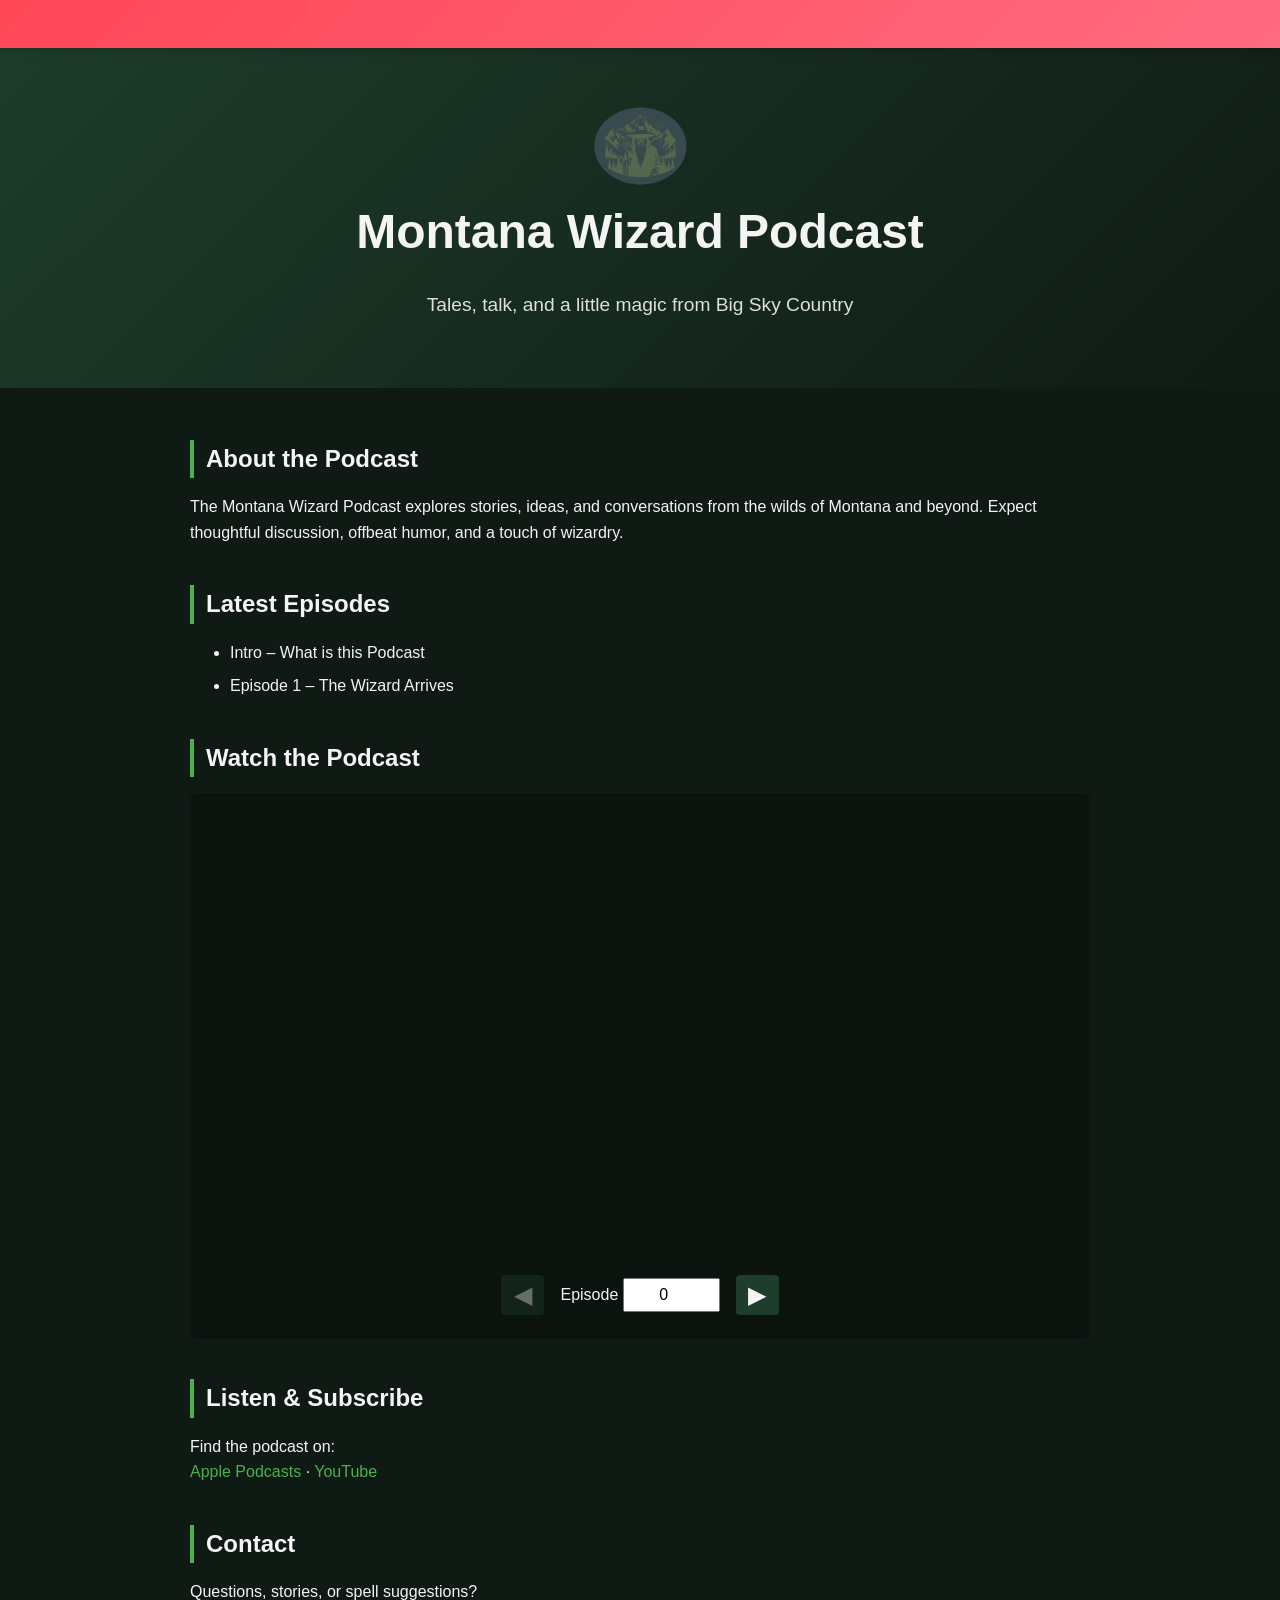
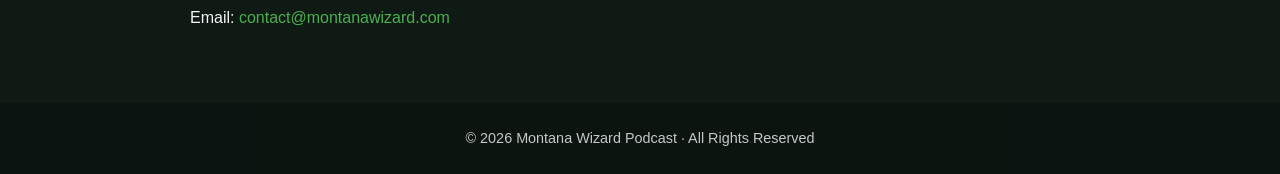
==== index.html @ e9f2c6da "Refactor ribbon to top-ribbon with new styles" ====
<!DOCTYPE html>
<html lang="en">
<head>
  <meta charset="UTF-8" />
  <meta name="viewport" content="width=device-width, initial-scale=1.0" />
  <title>Montana Wizard Podcast</title>
  <link rel="icon" href="../images/MontanaWizard.png" type="image/png" />

  <style>
    body {
      margin: 0;
      font-family: Arial, Helvetica, sans-serif;
      background-color: #0f1a14;
      color: #f4f4f4;
      line-height: 1.6;
    }

    header {
      background: linear-gradient(135deg, #1e3d2b, #0f1a14);
      padding: 3rem 1rem;
      text-align: center;
    }

    header h1 {
      font-size: 3rem;
      margin-bottom: 0.5rem;
    }

    header p {
      font-size: 1.2rem;
      opacity: 0.9;
    }

    main {
      max-width: 900px;
      margin: auto;
      padding: 2rem 1rem;
    }

    section {
      margin-bottom: 2.5rem;
    }

    h2 {
      border-left: 4px solid #4caf50;
      padding-left: 0.75rem;
      margin-bottom: 1rem;
    }

    .episodes li {
      margin-bottom: 0.5rem;
    }

    a {
      color: #4caf50;
      text-decoration: none;
    }

    a:hover {
      text-decoration: underline;
    }

    footer {
      text-align: center;
      padding: 1.5rem;
      background-color: #0b130f;
      font-size: 0.9rem;
      opacity: 0.8;
    }
    .player {
  background-color: #0b130f;
  padding: 1.5rem;
  border-radius: 8px;
}

.player video {
  width: 100%;
  border-radius: 6px;
  margin-bottom: 1rem;
}

.controls {
  display: flex;
  align-items: center;
  justify-content: center;
  gap: 1rem;
}

.controls button {
  font-size: 1.5rem;
  padding: 0.4rem 0.8rem;
  background-color: #1e3d2b;
  color: #f4f4f4;
  border: none;
  border-radius: 4px;
  cursor: pointer;
}

.controls button:disabled {
  opacity: 0.4;
  cursor: not-allowed;
}

.controls input {
  width: 80px;
  padding: 0.4rem;
  text-align: center;
  font-size: 1rem;
}

    .site-title {
  display: flex;
  flex-direction: column;
  align-items: center;
  gap: 0.5rem;
}

.site-title img {
  height: 80px;
}

.ribbon-container {
  width: 150px;
  height: 150px;
  position: fixed;
  top: 0;
  right: 0;
  overflow: hidden;
  z-index: 999;
}

.top-ribbon {
  position: fixed;
  top: 0;
  left: 0;

  width: 100%;
  height: 48px;

  background: linear-gradient(135deg, #ff4757, #ff6b81);
  box-shadow: 0 4px 8px rgba(0,0,0,0.15);
  z-index: 9999;

  display: flex;
  align-items: center;
  justify-content: center;

  overflow: hidden;
}

/* Shared link style */
.top-ribbon a {
  position: absolute;
  color: white;
  text-decoration: none;
  font-weight: bold;
  font-size: 16px;
  letter-spacing: 1px;
  pointer-events: none;
  opacity: 0;
  transform: translateY(6px);
  animation: rotateText 6s infinite;
}

/* Second item delayed */
.top-ribbon .item-2 {
  animation-delay: 3s;
}

/* Make link clickable only when visible */
@keyframes rotateText {
  0% {
    opacity: 0;
    transform: translateY(6px);
    pointer-events: none;
  }
  10% {
    opacity: 1;
    transform: translateY(0);
    pointer-events: auto;
  }
  40% {
    opacity: 1;
    pointer-events: auto;
  }
  50% {
    opacity: 0;
    transform: translateY(-6px);
    pointer-events: none;
  }
  100% {
    opacity: 0;
    pointer-events: none;
  }
}

/* Optional hover effect */
.top-ribbon a:hover {
  text-decoration: underline;
}

  </style>
</head>

<body>
  <body>
  <div class="top-ribbon">
    <a href="https://www.youtube.com/@MontanaWizard" class="item item-1">
      NEW RELEASE
    </a>

    <a href="https://www.mountainwizardllc.com" class="item item-2">
      Mountain Wizard
    </a>
  </div>
</body>
``


  <header>
    <h1 class="site-title">
      <img src="images/MontanaWizard.png" alt="Montana Wizard Podcast Logo">
      Montana Wizard Podcast
    </h1>
    <p>Tales, talk, and a little magic from Big Sky Country</p>
  </header>

  <main>

    <section>
      <h2>About the Podcast</h2>
      <p>
        The Montana Wizard Podcast explores stories, ideas, and conversations
        from the wilds of Montana and beyond. Expect thoughtful discussion,
        offbeat humor, and a touch of wizardry.
      </p>
    </section>

    <section>
      <h2>Latest Episodes</h2>
      <ul class="episodes">
        <li>Intro – What is this Podcast</li>
        <li>Episode 1 – The Wizard Arrives</li>
      </ul>
    </section>

    <section>
      <h2>Watch the Podcast</h2>

      <div class="player">
        <iframe
          id="videoPlayer"
          width="100%"
          height="450"
          frameborder="0"
          allow="accelerometer; autoplay; clipboard-write; encrypted-media; gyroscope; picture-in-picture"
          allowfullscreen>
        </iframe>






      <div class="controls">
        <button id="prevBtn">◀</button>

        <label>
          Episode
          <input type="number" id="episodeInput" value="0" min="0">
        </label>

        <button id="nextBtn">▶</button>
      </div>
    </div>
  </section>


    <section>
      <h2>Listen & Subscribe</h2>
      <p>
        Find the podcast on:
        <br />
        <a href="https://podcasts.apple.com/us/podcast/montana-wizard-podcast/id1858617765">Apple Podcasts</a> ·
        <a href="https://www.youtube.com/@MontanaWizard">YouTube</a>
      </p>
    </section>

    <section>
      <h2>Contact</h2>
      <p>
        Questions, stories, or spell suggestions?<br />
        Email: <a href="mailto:contact@montanawizard.com">contact@montanawizard.com</a>
      </p>
    </section>

  </main>

  <footer>
    © 2026 Montana Wizard Podcast · All Rights Reserved
  </footer>


  <script>
  const videoPlayer = document.getElementById("videoPlayer");

  const episodeInput = document.getElementById("episodeInput");
  const prevBtn = document.getElementById("prevBtn");
  const nextBtn = document.getElementById("nextBtn");

  let videos = [];
  let currentEpisode = 0;

  function shuffle(array) {
    for (let i = array.length - 1; i > 0; i--) {
      const j = Math.floor(Math.random() * (i + 1));
      [array[i], array[j]] = [array[j], array[i]];
    }
  }

  function loadEpisode(num) {
    if (num < 0) num = 0;
    if (num >= videos.length) num = videos.length - 1;

    currentEpisode = num;
    episodeInput.value = currentEpisode;


    const videoId = videos[currentEpisode];

    videoPlayer.src = `https://www.youtube.com/embed/${videoId}?rel=0`;

    prevBtn.disabled = currentEpisode === 0;
    nextBtn.disabled = currentEpisode === videos.length - 1;
  }

  prevBtn.addEventListener("click", () => {
    loadEpisode(currentEpisode - 1);
  });

  nextBtn.addEventListener("click", () => {
    loadEpisode(currentEpisode + 1);
  });

  episodeInput.addEventListener("change", () => {
    loadEpisode(parseInt(episodeInput.value, 10));
  });

  // Load episodes from txt file
  fetch("episodes.txt")
    .then(res => res.text())
    .then(text => {
      videos = text
        .split("\n")
        .map(line => line.trim())
        .filter(Boolean);

      shuffle(videos);

      episodeInput.max = videos.length - 1;
      loadEpisode(0);
    })
    .catch(err => {
      console.error("Failed to load episodes.txt", err);
    });
</script>


</body>
</html>
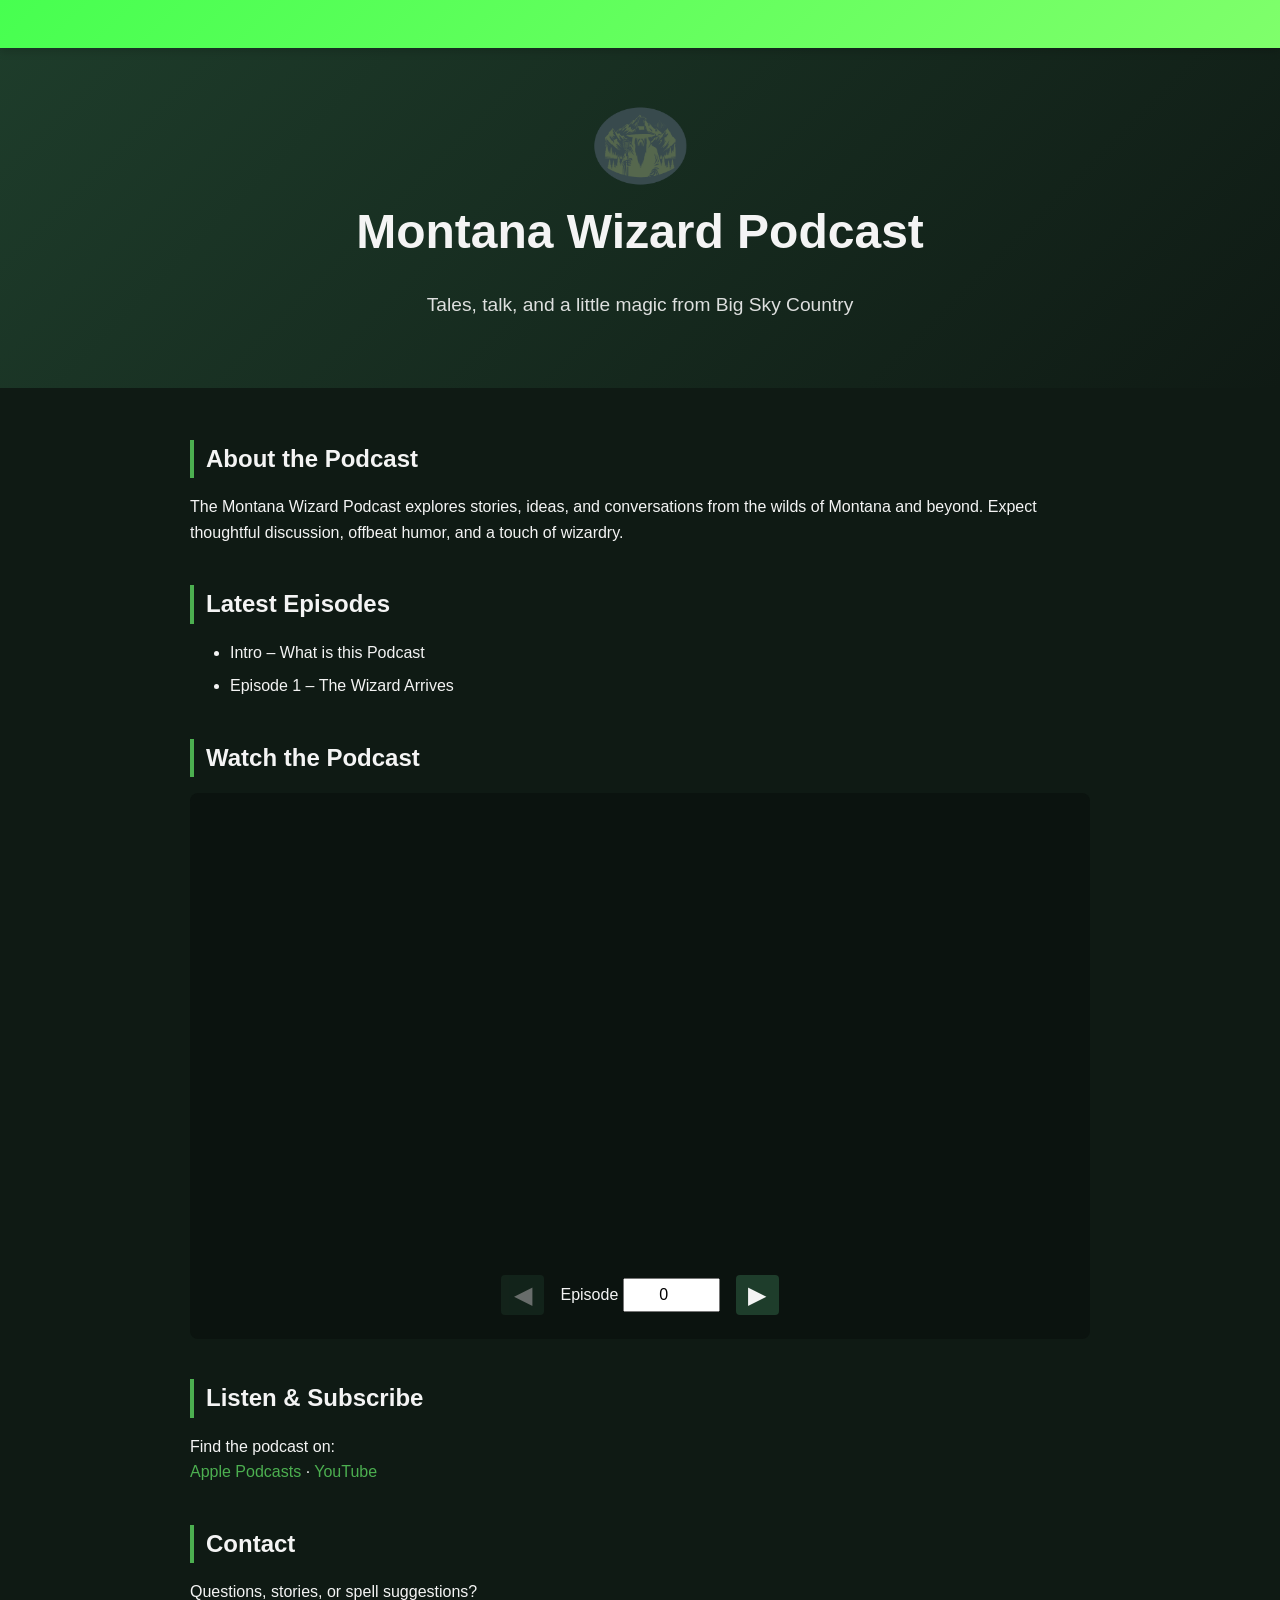
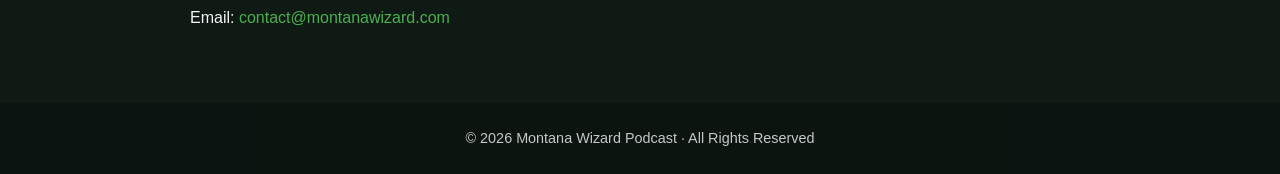
==== commit afc92cbc: "Change background gradient colors in index.html" ====
--- a/index.html
+++ b/index.html
@@ -137,7 +137,7 @@
   width: 100%;
   height: 48px;
 
-  background: linear-gradient(135deg, #ff4757, #ff6b81);
+  background: linear-gradient(135deg, #47ff50, #7fff6b);
   box-shadow: 0 4px 8px rgba(0,0,0,0.15);
   z-index: 9999;
 
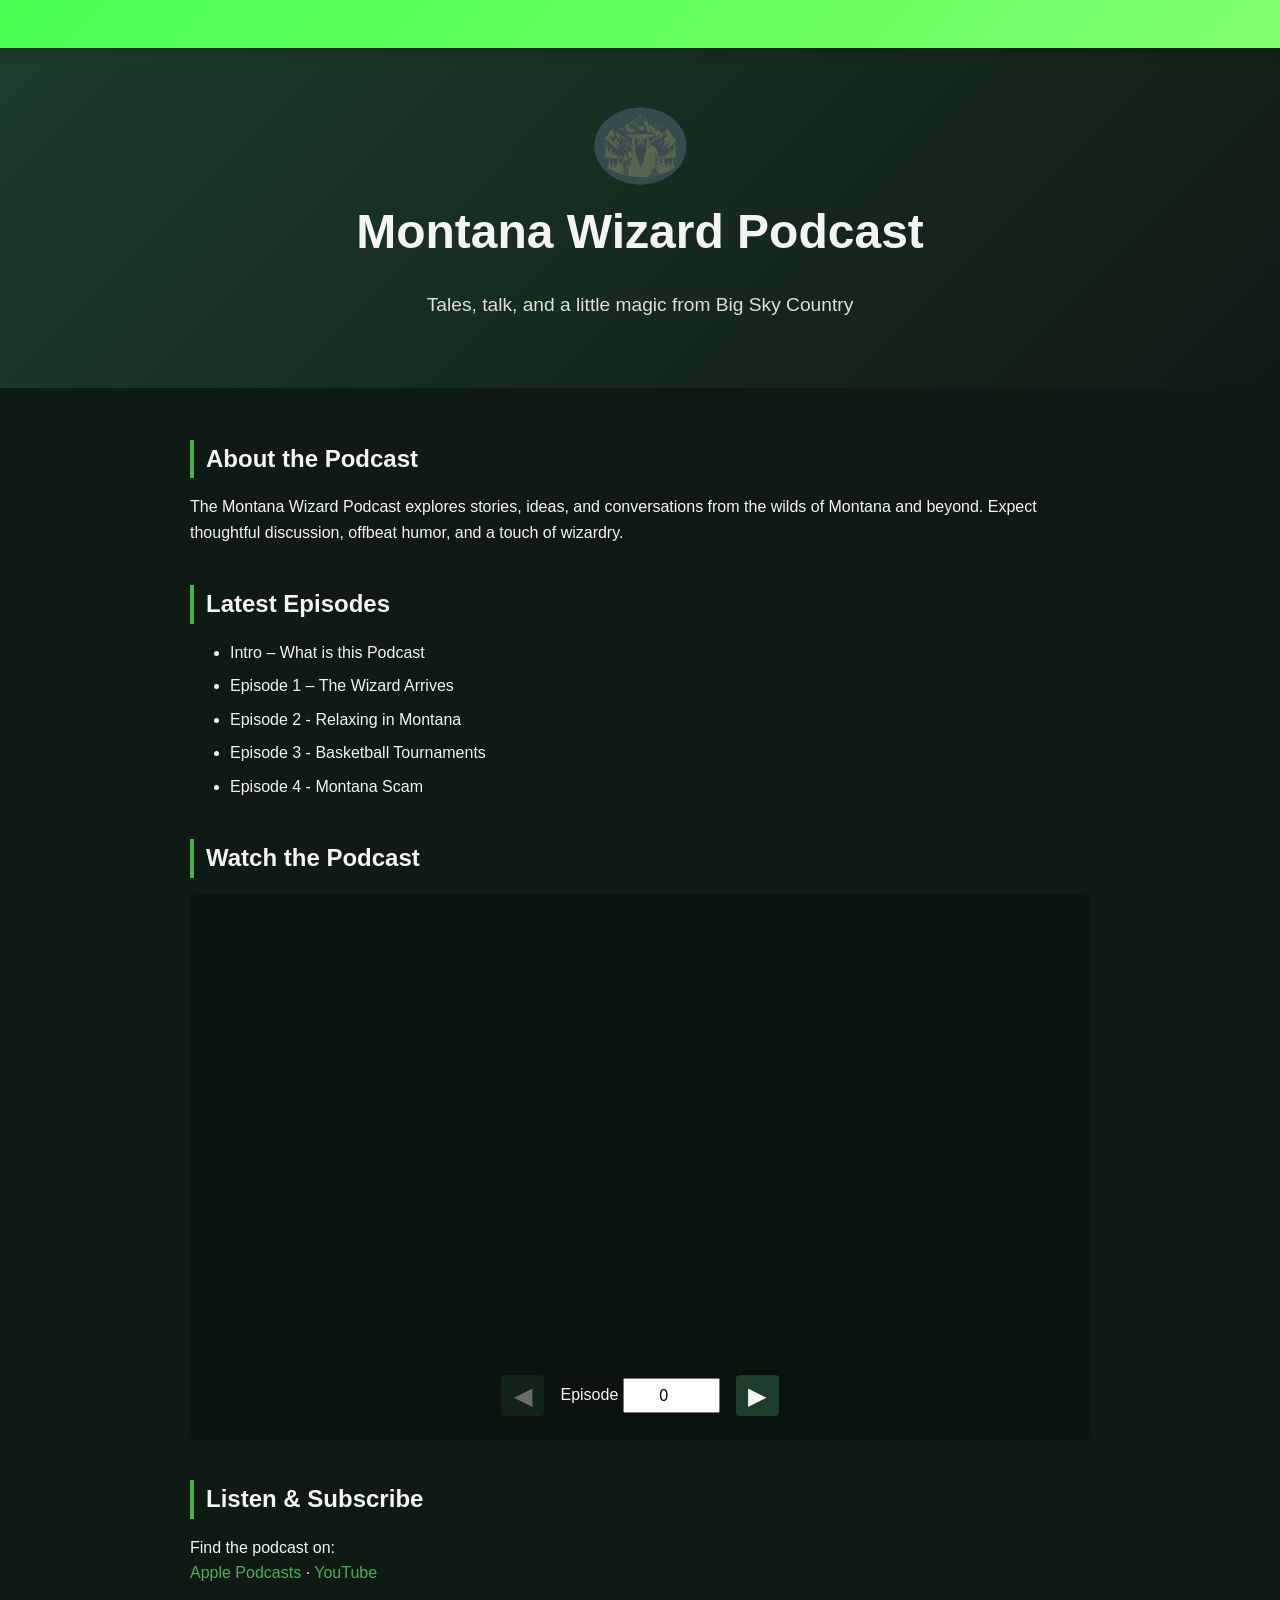
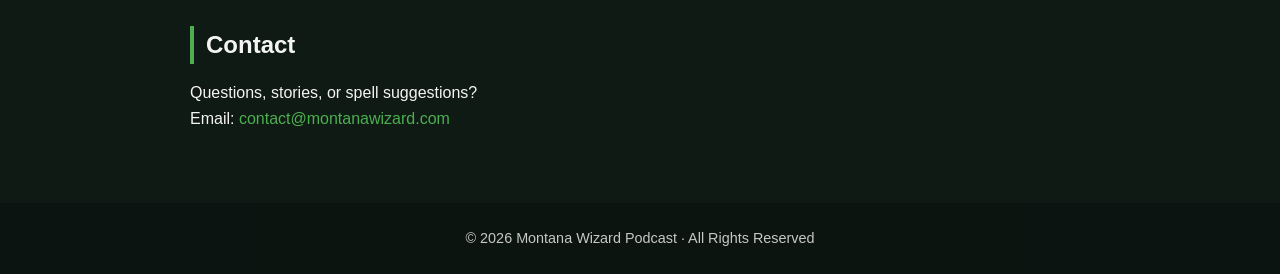
==== commit 0b756213: "Add new podcast episodes to index.html" ====
--- a/index.html
+++ b/index.html
@@ -151,7 +151,7 @@
 /* Shared link style */
 .top-ribbon a {
   position: absolute;
-  color: white;
+  color: #0b130f;
   text-decoration: none;
   font-weight: bold;
   font-size: 16px;
@@ -241,6 +241,9 @@
       <ul class="episodes">
         <li>Intro – What is this Podcast</li>
         <li>Episode 1 – The Wizard Arrives</li>
+        <li>Episode 2 - Relaxing in Montana</li>
+        <li>Episode 3 - Basketball Tournaments</li>
+        <li>Episode 4 - Montana Scam</li>
       </ul>
     </section>
 
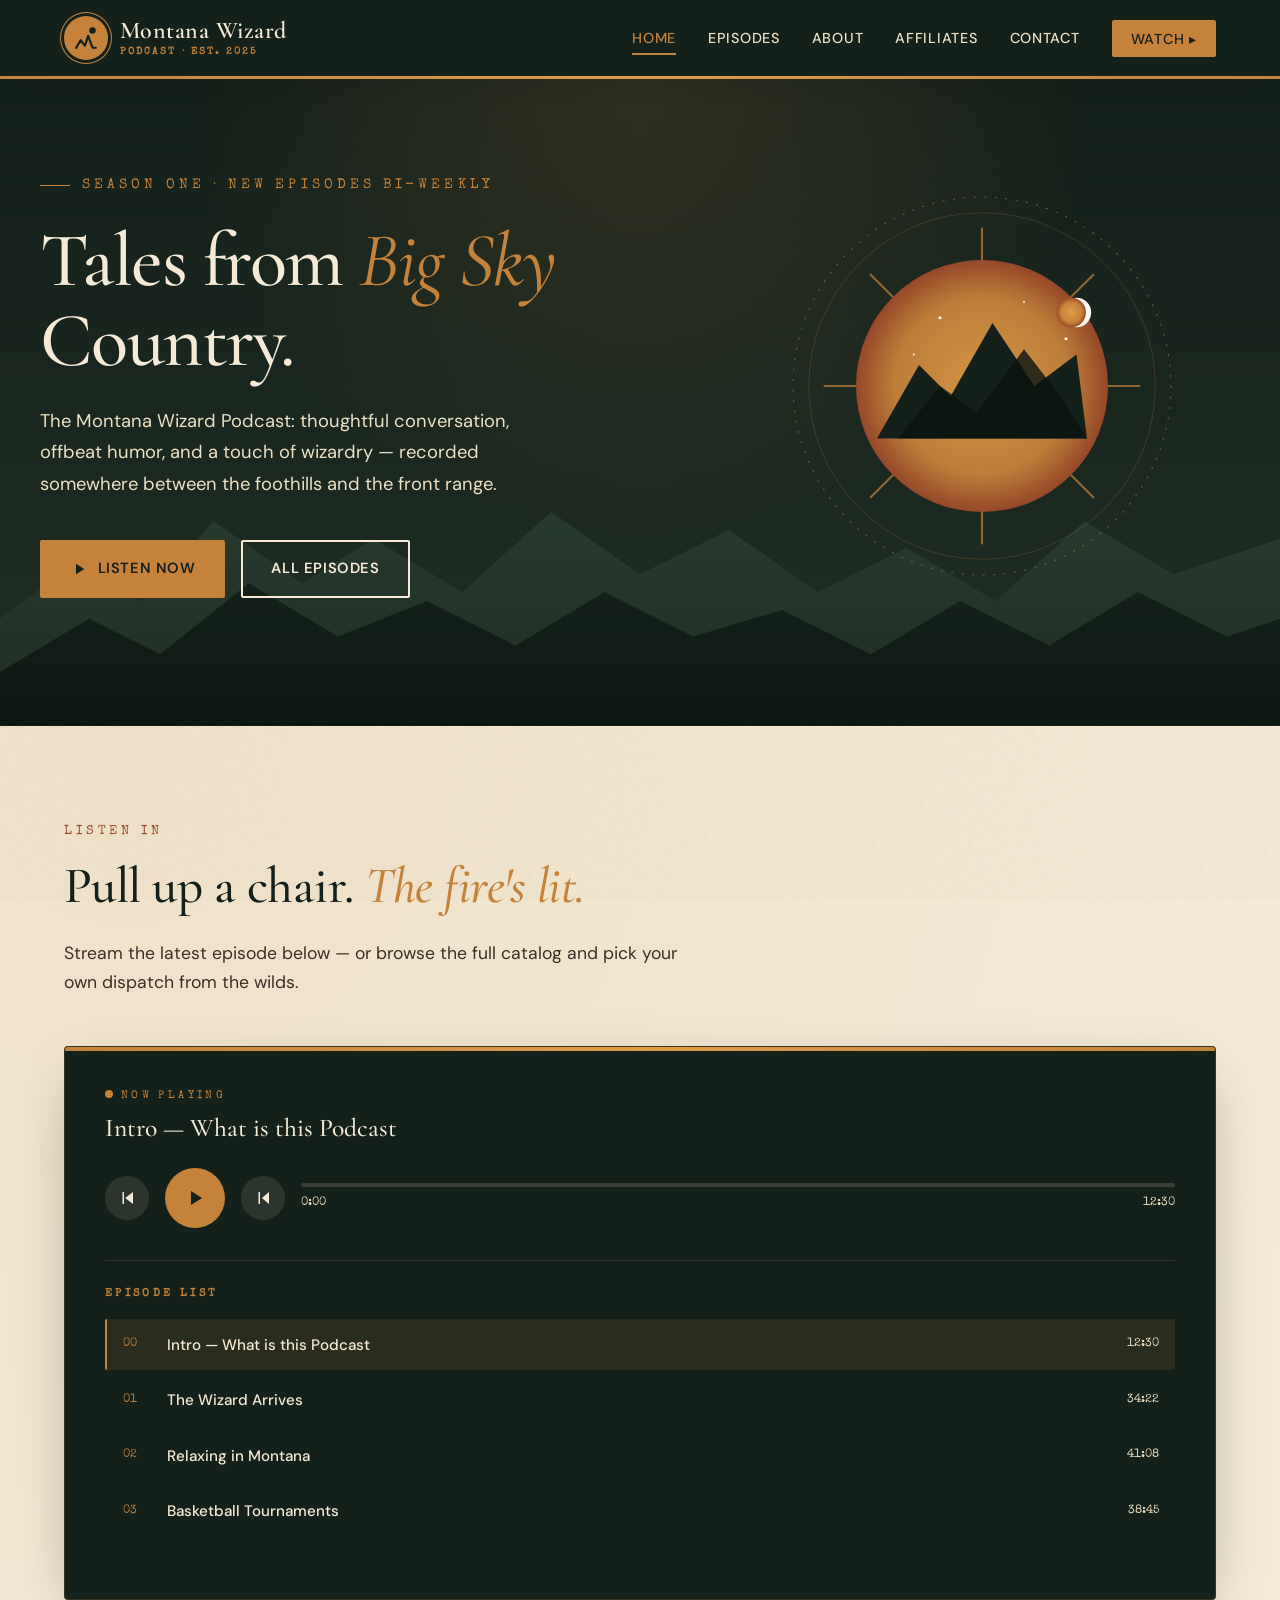
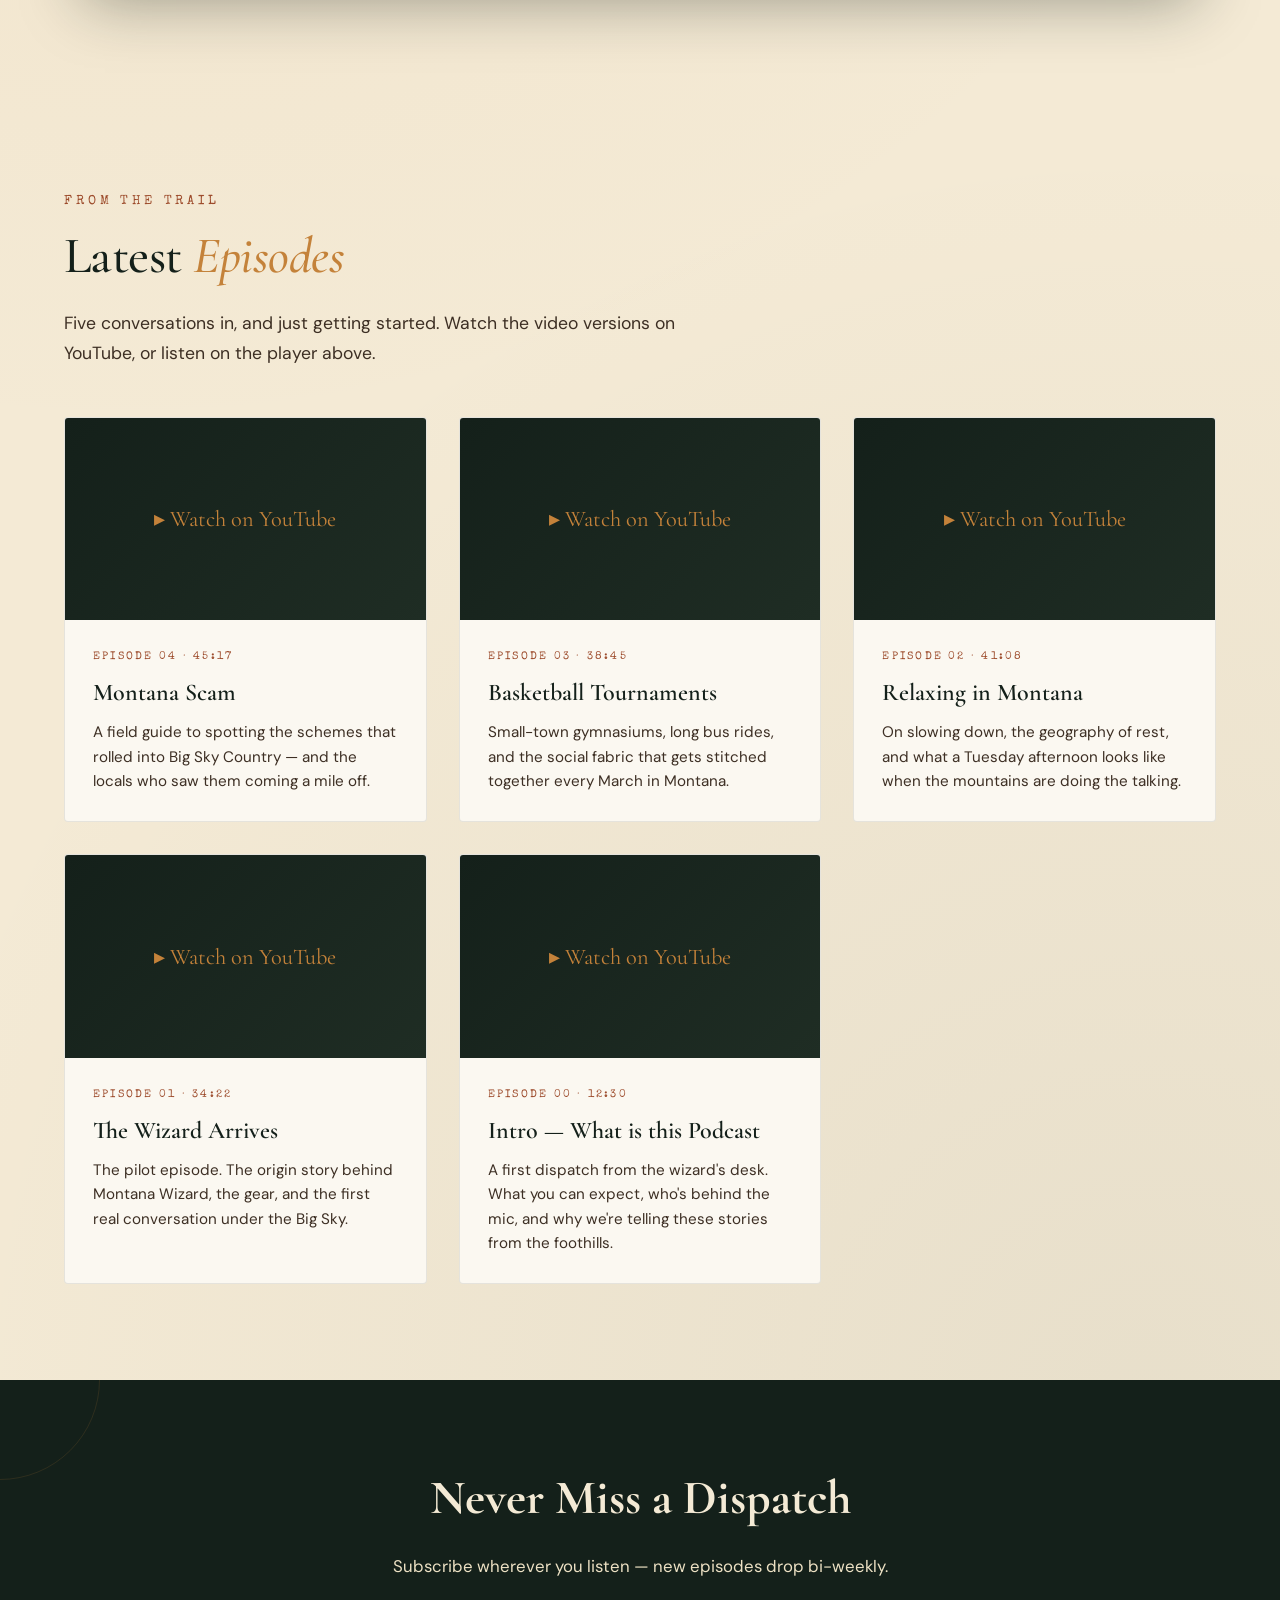
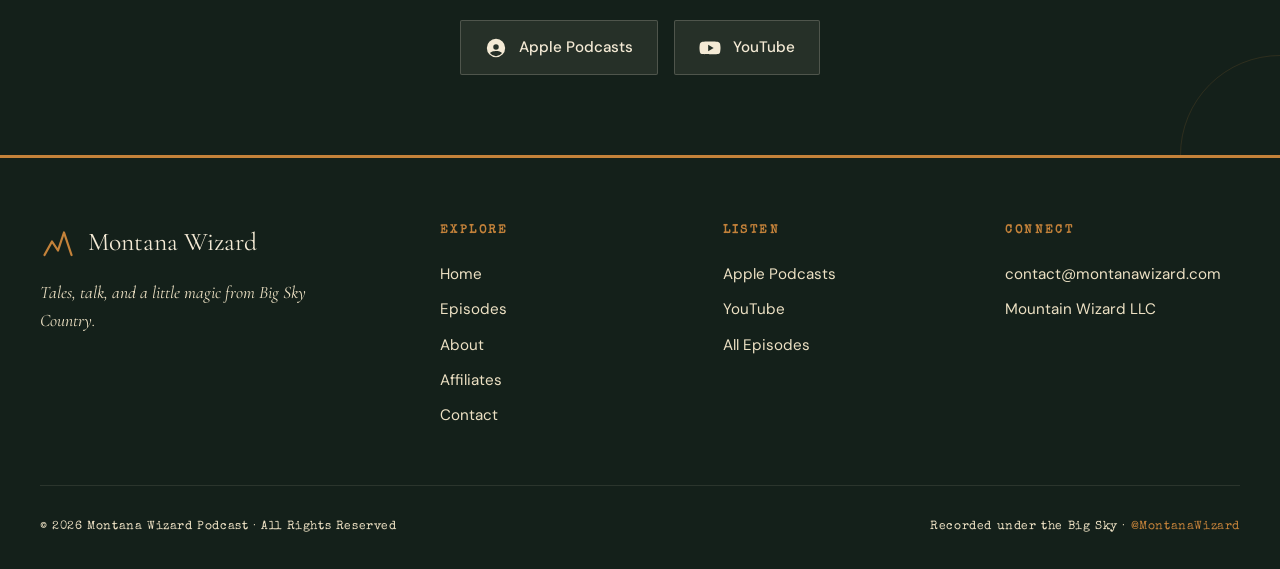
==== commit e95760c0: "Updates Website" ====
--- a/index.html
+++ b/index.html
@@ -1,373 +1,133 @@
 <!DOCTYPE html>
 <html lang="en">
 <head>
-  <meta charset="UTF-8" />
-  <meta name="viewport" content="width=device-width, initial-scale=1.0" />
-  <title>Montana Wizard Podcast</title>
-  <link rel="icon" href="../images/MontanaWizard.png" type="image/png" />
+<meta charset="UTF-8">
+<meta name="viewport" content="width=device-width, initial-scale=1.0">
+<title>Montana Wizard Podcast — Tales from Big Sky Country</title>
+<meta name="description" content="The Montana Wizard Podcast explores stories, ideas, and conversations from the wilds of Montana and beyond. Thoughtful talk, offbeat humor, and a touch of wizardry.">
+<meta name="keywords" content="Montana podcast, Big Sky podcast, Montana stories, Montana Wizard, rural podcast, Western podcast">
+<meta name="author" content="Montana Wizard Podcast">
 
-  <style>
-    body {
-      margin: 0;
-      font-family: Arial, Helvetica, sans-serif;
-      background-color: #0f1a14;
-      color: #f4f4f4;
-      line-height: 1.6;
-    }
+<!-- Open Graph -->
+<meta property="og:type" content="website">
+<meta property="og:title" content="Montana Wizard Podcast">
+<meta property="og:description" content="Tales, talk, and a little magic from Big Sky Country.">
+<meta property="og:url" content="https://montanawizard.com">
+<meta property="og:site_name" content="Montana Wizard Podcast">
 
-    header {
-      background: linear-gradient(135deg, #1e3d2b, #0f1a14);
-      padding: 3rem 1rem;
-      text-align: center;
-    }
+<!-- Twitter -->
+<meta name="twitter:card" content="summary_large_image">
+<meta name="twitter:title" content="Montana Wizard Podcast">
+<meta name="twitter:description" content="Tales, talk, and a little magic from Big Sky Country.">
 
-    header h1 {
-      font-size: 3rem;
-      margin-bottom: 0.5rem;
-    }
+<link rel="canonical" href="https://montanawizard.com/">
+<link rel="stylesheet" href="css/styles.css">
 
-    header p {
-      font-size: 1.2rem;
-      opacity: 0.9;
-    }
+<!-- Structured data: Podcast -->
+<script type="application/ld+json">
+{
+  "@context": "https://schema.org",
+  "@type": "PodcastSeries",
+  "name": "Montana Wizard Podcast",
+  "description": "Tales, talk, and a little magic from Big Sky Country.",
+  "url": "https://montanawizard.com",
+  "webFeed": "https://montanawizard.com/feed.xml",
+  "author": { "@type": "Organization", "name": "Montana Wizard Podcast" }
+}
+</script>
+</head>
+<body data-page="index">
 
-    main {
-      max-width: 900px;
-      margin: auto;
-      padding: 2rem 1rem;
-    }
+<div id="site-header"></div>
 
-    section {
-      margin-bottom: 2.5rem;
-    }
+<main>
+  <!-- HERO -->
+  <section class="hero">
+    <div class="hero-container">
+      <div>
+        <div class="hero-eyebrow fade-up fade-up-1">Season One · New Episodes Bi-Weekly</div>
+        <h1 class="fade-up fade-up-2">Tales from <em>Big Sky</em> Country.</h1>
+        <p class="hero-tagline fade-up fade-up-3">
+          The Montana Wizard Podcast: thoughtful conversation, offbeat humor,
+          and a touch of wizardry — recorded somewhere between the foothills
+          and the front range.
+        </p>
+        <div class="hero-actions fade-up fade-up-4">
+          <a href="#listen" class="btn btn-primary">
+            <svg viewBox="0 0 24 24" fill="currentColor"><path d="M8 5v14l11-7z"/></svg>
+            Listen Now
+          </a>
+          <a href="episodes.html" class="btn btn-ghost">All Episodes</a>
+        </div>
+      </div>
 
-    h2 {
-      border-left: 4px solid #4caf50;
-      padding-left: 0.75rem;
-      margin-bottom: 1rem;
-    }
+      <div class="hero-emblem fade-up fade-up-3" aria-hidden="true">
+        <img src="images/emblem.svg" alt="" class="hero-emblem-svg">
+      </div>
+    </div>
 
-    .episodes li {
-      margin-bottom: 0.5rem;
-    }
+    <svg class="mountain-silhouette" viewBox="0 0 1440 320" preserveAspectRatio="none" aria-hidden="true">
+      <defs>
+        <linearGradient id="bm" x1="0" x2="0" y1="0" y2="1">
+          <stop offset="0%" stop-color="#2a3d31"/>
+          <stop offset="100%" stop-color="#1f2d24"/>
+        </linearGradient>
+        <linearGradient id="fm" x1="0" x2="0" y1="0" y2="1">
+          <stop offset="0%" stop-color="#14201a"/>
+          <stop offset="100%" stop-color="#0a1410"/>
+        </linearGradient>
+      </defs>
+      <path fill="url(#bm)" d="M0,200 L80,140 L160,180 L240,90 L340,160 L420,110 L520,170 L620,80 L720,150 L820,100 L920,170 L1020,120 L1120,180 L1220,90 L1320,150 L1440,110 L1440,320 L0,320 Z"/>
+      <path fill="url(#fm)" d="M0,260 L100,200 L180,240 L280,160 L380,220 L480,180 L580,230 L680,170 L780,220 L880,190 L980,240 L1080,180 L1180,230 L1280,170 L1380,220 L1440,200 L1440,320 L0,320 Z"/>
+    </svg>
+  </section>
 
-    a {
-      color: #4caf50;
-      text-decoration: none;
-    }
+  <!-- LISTEN / PLAYER -->
+  <section class="section" id="listen">
+    <div class="section-eyebrow">Listen In</div>
+    <h2>Pull up a chair. <em>The fire's lit.</em></h2>
+    <p class="section-intro">
+      Stream the latest episode below — or browse the full catalog and pick
+      your own dispatch from the wilds.
+    </p>
 
-    a:hover {
-      text-decoration: underline;
-    }
+    <div id="podcastPlayer"></div>
+  </section>
 
-    footer {
-      text-align: center;
-      padding: 1.5rem;
-      background-color: #0b130f;
-      font-size: 0.9rem;
-      opacity: 0.8;
-    }
-    .player {
-  background-color: #0b130f;
-  padding: 1.5rem;
-  border-radius: 8px;
-}
+  <!-- LATEST EPISODES -->
+  <section class="section">
+    <div class="section-eyebrow">From the Trail</div>
+    <h2>Latest <em>Episodes</em></h2>
+    <p class="section-intro">
+      Five conversations in, and just getting started. Watch the video
+      versions on YouTube, or listen on the player above.
+    </p>
 
-.player video {
-  width: 100%;
-  border-radius: 6px;
-  margin-bottom: 1rem;
-}
+    <div class="episodes-grid" id="episodesGrid"></div>
+  </section>
 
-.controls {
-  display: flex;
-  align-items: center;
-  justify-content: center;
-  gap: 1rem;
-}
-
-.controls button {
-  font-size: 1.5rem;
-  padding: 0.4rem 0.8rem;
-  background-color: #1e3d2b;
-  color: #f4f4f4;
-  border: none;
-  border-radius: 4px;
-  cursor: pointer;
-}
-
-.controls button:disabled {
-  opacity: 0.4;
-  cursor: not-allowed;
-}
-
-.controls input {
-  width: 80px;
-  padding: 0.4rem;
-  text-align: center;
-  font-size: 1rem;
-}
-
-    .site-title {
-  display: flex;
-  flex-direction: column;
-  align-items: center;
-  gap: 0.5rem;
-}
-
-.site-title img {
-  height: 80px;
-}
-
-.ribbon-container {
-  width: 150px;
-  height: 150px;
-  position: fixed;
-  top: 0;
-  right: 0;
-  overflow: hidden;
-  z-index: 999;
-}
-
-.top-ribbon {
-  position: fixed;
-  top: 0;
-  left: 0;
-
-  width: 100%;
-  height: 48px;
-
-  background: linear-gradient(135deg, #47ff50, #7fff6b);
-  box-shadow: 0 4px 8px rgba(0,0,0,0.15);
-  z-index: 9999;
-
-  display: flex;
-  align-items: center;
-  justify-content: center;
-
-  overflow: hidden;
-}
-
-/* Shared link style */
-.top-ribbon a {
-  position: absolute;
-  color: #0b130f;
-  text-decoration: none;
-  font-weight: bold;
-  font-size: 16px;
-  letter-spacing: 1px;
-  pointer-events: none;
-  opacity: 0;
-  transform: translateY(6px);
-  animation: rotateText 6s infinite;
-}
-
-/* Second item delayed */
-.top-ribbon .item-2 {
-  animation-delay: 3s;
-}
-
-/* Make link clickable only when visible */
-@keyframes rotateText {
-  0% {
-    opacity: 0;
-    transform: translateY(6px);
-    pointer-events: none;
-  }
-  10% {
-    opacity: 1;
-    transform: translateY(0);
-    pointer-events: auto;
-  }
-  40% {
-    opacity: 1;
-    pointer-events: auto;
-  }
-  50% {
-    opacity: 0;
-    transform: translateY(-6px);
-    pointer-events: none;
-  }
-  100% {
-    opacity: 0;
-    pointer-events: none;
-  }
-}
-
-/* Optional hover effect */
-.top-ribbon a:hover {
-  text-decoration: underline;
-}
-
-  </style>
-</head>
-
-<body>
-  <body>
-  <div class="top-ribbon">
-    <a href="https://www.youtube.com/@MontanaWizard" class="item item-1">
-      NEW RELEASE
-    </a>
-
-    <a href="https://www.mountainwizardllc.com" class="item item-2">
-      Mountain Wizard
-    </a>
-  </div>
-</body>
-``
-
-
-  <header>
-    <h1 class="site-title">
-      <img src="images/MontanaWizard.png" alt="Montana Wizard Podcast Logo">
-      Montana Wizard Podcast
-    </h1>
-    <p>Tales, talk, and a little magic from Big Sky Country</p>
-  </header>
-
-  <main>
-
-    <section>
-      <h2>About the Podcast</h2>
-      <p>
-        The Montana Wizard Podcast explores stories, ideas, and conversations
-        from the wilds of Montana and beyond. Expect thoughtful discussion,
-        offbeat humor, and a touch of wizardry.
-      </p>
-    </section>
-
-    <section>
-      <h2>Latest Episodes</h2>
-      <ul class="episodes">
-        <li>Intro – What is this Podcast</li>
-        <li>Episode 1 – The Wizard Arrives</li>
-        <li>Episode 2 - Relaxing in Montana</li>
-        <li>Episode 3 - Basketball Tournaments</li>
-        <li>Episode 4 - Montana Scam</li>
-      </ul>
-    </section>
-
-    <section>
-      <h2>Watch the Podcast</h2>
-
-      <div class="player">
-        <iframe
-          id="videoPlayer"
-          width="100%"
-          height="450"
-          frameborder="0"
-          allow="accelerometer; autoplay; clipboard-write; encrypted-media; gyroscope; picture-in-picture"
-          allowfullscreen>
-        </iframe>
-
-
-
-
-
-
-      <div class="controls">
-        <button id="prevBtn">◀</button>
-
-        <label>
-          Episode
-          <input type="number" id="episodeInput" value="0" min="0">
-        </label>
-
-        <button id="nextBtn">▶</button>
+  <!-- SUBSCRIBE -->
+  <section class="subscribe-strip">
+    <div class="subscribe-inner">
+      <h2>Never Miss a Dispatch</h2>
+      <p>Subscribe wherever you listen — new episodes drop bi-weekly.</p>
+      <div class="platforms">
+        <a href="https://podcasts.apple.com/us/podcast/montana-wizard-podcast/id1858617765" class="platform-btn" target="_blank" rel="noopener">
+          <svg viewBox="0 0 24 24" fill="currentColor"><path d="M12 2a10 10 0 1 0 10 10A10 10 0 0 0 12 2zm0 6a3 3 0 1 1-3 3 3 3 0 0 1 3-3zm0 13a8 8 0 0 1-6.4-3.2c0-1.7 4.3-2.6 6.4-2.6s6.4.9 6.4 2.6A8 8 0 0 1 12 21z"/></svg>
+          Apple Podcasts
+        </a>
+        <a href="https://www.youtube.com/@MontanaWizard" class="platform-btn" target="_blank" rel="noopener">
+          <svg viewBox="0 0 24 24" fill="currentColor"><path d="M23 7.4a3 3 0 0 0-2-2C19 5 12 5 12 5s-7 0-9 .4a3 3 0 0 0-2 2A31 31 0 0 0 .5 12 31 31 0 0 0 1 16.6a3 3 0 0 0 2 2C5 19 12 19 12 19s7 0 9-.4a3 3 0 0 0 2-2 31 31 0 0 0 .5-4.6 31 31 0 0 0-.5-4.6zM10 15.5v-7l6 3.5z"/></svg>
+          YouTube
+        </a>
       </div>
     </div>
   </section>
+</main>
 
+<div id="site-footer"></div>
 
-    <section>
-      <h2>Listen & Subscribe</h2>
-      <p>
-        Find the podcast on:
-        <br />
-        <a href="https://podcasts.apple.com/us/podcast/montana-wizard-podcast/id1858617765">Apple Podcasts</a> ·
-        <a href="https://www.youtube.com/@MontanaWizard">YouTube</a>
-      </p>
-    </section>
-
-    <section>
-      <h2>Contact</h2>
-      <p>
-        Questions, stories, or spell suggestions?<br />
-        Email: <a href="mailto:contact@montanawizard.com">contact@montanawizard.com</a>
-      </p>
-    </section>
-
-  </main>
-
-  <footer>
-    © 2026 Montana Wizard Podcast · All Rights Reserved
-  </footer>
-
-
-  <script>
-  const videoPlayer = document.getElementById("videoPlayer");
-
-  const episodeInput = document.getElementById("episodeInput");
-  const prevBtn = document.getElementById("prevBtn");
-  const nextBtn = document.getElementById("nextBtn");
-
-  let videos = [];
-  let currentEpisode = 0;
-
-  function shuffle(array) {
-    for (let i = array.length - 1; i > 0; i--) {
-      const j = Math.floor(Math.random() * (i + 1));
-      [array[i], array[j]] = [array[j], array[i]];
-    }
-  }
-
-  function loadEpisode(num) {
-    if (num < 0) num = 0;
-    if (num >= videos.length) num = videos.length - 1;
-
-    currentEpisode = num;
-    episodeInput.value = currentEpisode;
-
-
-    const videoId = videos[currentEpisode];
-
-    videoPlayer.src = `https://www.youtube.com/embed/${videoId}?rel=0`;
-
-    prevBtn.disabled = currentEpisode === 0;
-    nextBtn.disabled = currentEpisode === videos.length - 1;
-  }
-
-  prevBtn.addEventListener("click", () => {
-    loadEpisode(currentEpisode - 1);
-  });
-
-  nextBtn.addEventListener("click", () => {
-    loadEpisode(currentEpisode + 1);
-  });
-
-  episodeInput.addEventListener("change", () => {
-    loadEpisode(parseInt(episodeInput.value, 10));
-  });
-
-  // Load episodes from txt file
-  fetch("episodes.txt")
-    .then(res => res.text())
-    .then(text => {
-      videos = text
-        .split("\n")
-        .map(line => line.trim())
-        .filter(Boolean);
-
-      shuffle(videos);
-
-      episodeInput.max = videos.length - 1;
-      loadEpisode(0);
-    })
-    .catch(err => {
-      console.error("Failed to load episodes.txt", err);
-    });
-</script>
-
-
+<script src="js/chrome.js"></script>
+<script src="js/episodes.js"></script>
 </body>
 </html>
--- a/css/styles.css
+++ b/css/styles.css
@@ -0,0 +1,955 @@
+/* ==========================================================================
+   Montana Wizard Podcast — Stylesheet
+   Aesthetic: Rugged Montana × Professional Podcast
+   ========================================================================== */
+
+/* -------- Fonts -------- */
+@import url('https://fonts.googleapis.com/css2?family=Cormorant+Garamond:ital,wght@0,400;0,500;0,600;0,700;1,400&family=DM+Sans:wght@400;500;700&family=Special+Elite&display=swap');
+
+/* -------- Variables -------- */
+:root {
+  --color-pine: #1f2d24;
+  --color-pine-deep: #14201a;
+  --color-moss: #4a5d4a;
+  --color-amber: #c4823a;
+  --color-amber-bright: #e09b48;
+  --color-parchment: #f4ead5;
+  --color-parchment-warm: #ede1c4;
+  --color-bark: #3d2f24;
+  --color-snow: #fbf8f1;
+  --color-ink: #1a1410;
+  --color-rust: #9c4a2a;
+
+  --font-display: 'Cormorant Garamond', Georgia, serif;
+  --font-body: 'DM Sans', -apple-system, sans-serif;
+  --font-mono: 'Special Elite', 'Courier New', monospace;
+
+  --shadow-deep: 0 20px 60px -20px rgba(20, 32, 26, 0.4);
+  --shadow-soft: 0 4px 20px rgba(20, 32, 26, 0.15);
+
+  --max-width: 1200px;
+}
+
+/* -------- Reset -------- */
+*, *::before, *::after { box-sizing: border-box; margin: 0; padding: 0; }
+html { scroll-behavior: smooth; }
+body {
+  font-family: var(--font-body);
+  background: var(--color-parchment);
+  color: var(--color-ink);
+  line-height: 1.6;
+  min-height: 100vh;
+  overflow-x: hidden;
+  background-image:
+    radial-gradient(circle at 10% 20%, rgba(196, 130, 58, 0.08) 0%, transparent 40%),
+    radial-gradient(circle at 90% 80%, rgba(31, 45, 36, 0.06) 0%, transparent 40%);
+}
+
+img { max-width: 100%; display: block; }
+a { color: inherit; text-decoration: none; }
+button { font: inherit; cursor: pointer; border: none; background: none; }
+
+/* -------- Paper texture overlay (subtle) -------- */
+body::before {
+  content: '';
+  position: fixed;
+  inset: 0;
+  pointer-events: none;
+  opacity: 0.4;
+  z-index: 1;
+  background-image: url("data:image/svg+xml,%3Csvg viewBox='0 0 200 200' xmlns='http://www.w3.org/2000/svg'%3E%3Cfilter id='n'%3E%3CfeTurbulence type='fractalNoise' baseFrequency='0.85' numOctaves='2' stitchTiles='stitch'/%3E%3CfeColorMatrix values='0 0 0 0 0.2 0 0 0 0 0.18 0 0 0 0 0.14 0 0 0 0.08 0'/%3E%3C/filter%3E%3Crect width='100%25' height='100%25' filter='url(%23n)'/%3E%3C/svg%3E");
+}
+
+main, header, footer { position: relative; z-index: 2; }
+
+/* ==========================================================================
+   HEADER / NAV
+   ========================================================================== */
+.site-header {
+  background: var(--color-pine-deep);
+  color: var(--color-parchment);
+  border-bottom: 3px solid var(--color-amber);
+  position: sticky;
+  top: 0;
+  z-index: 100;
+  box-shadow: var(--shadow-soft);
+}
+
+.site-header::before {
+  content: '';
+  position: absolute;
+  bottom: -3px; left: 0; right: 0;
+  height: 3px;
+  background: linear-gradient(90deg,
+    var(--color-amber) 0%,
+    var(--color-amber-bright) 50%,
+    var(--color-amber) 100%);
+}
+
+.nav-container {
+  max-width: var(--max-width);
+  margin: 0 auto;
+  padding: 1rem 1.5rem;
+  display: flex;
+  align-items: center;
+  justify-content: space-between;
+  gap: 2rem;
+}
+
+.brand {
+  display: flex;
+  align-items: center;
+  gap: 0.75rem;
+  font-family: var(--font-display);
+  font-size: 1.5rem;
+  font-weight: 600;
+  letter-spacing: 0.02em;
+  color: var(--color-parchment);
+}
+
+.brand-mark {
+  width: 44px;
+  height: 44px;
+  background: var(--color-amber);
+  border-radius: 50%;
+  display: grid;
+  place-items: center;
+  flex-shrink: 0;
+  box-shadow: 0 0 0 3px var(--color-pine-deep), 0 0 0 4px var(--color-amber);
+}
+
+.brand-mark svg { width: 26px; height: 26px; color: var(--color-pine-deep); }
+
+.brand-text { display: flex; flex-direction: column; line-height: 1; }
+.brand-text small {
+  font-family: var(--font-mono);
+  font-size: 0.65rem;
+  letter-spacing: 0.2em;
+  color: var(--color-amber);
+  margin-top: 0.25rem;
+  text-transform: uppercase;
+}
+
+.nav-links {
+  display: flex;
+  gap: 2rem;
+  list-style: none;
+  align-items: center;
+}
+
+.nav-links a {
+  font-size: 0.9rem;
+  font-weight: 500;
+  letter-spacing: 0.05em;
+  text-transform: uppercase;
+  color: var(--color-parchment-warm);
+  position: relative;
+  padding: 0.5rem 0;
+  transition: color 0.2s ease;
+}
+
+.nav-links a::after {
+  content: '';
+  position: absolute;
+  bottom: 0;
+  left: 0;
+  width: 0;
+  height: 2px;
+  background: var(--color-amber);
+  transition: width 0.3s ease;
+}
+
+.nav-links a:hover, .nav-links a.active { color: var(--color-amber); }
+.nav-links a:hover::after, .nav-links a.active::after { width: 100%; }
+
+.nav-cta {
+  background: var(--color-amber);
+  color: var(--color-pine-deep) !important;
+  padding: 0.6rem 1.2rem !important;
+  border-radius: 2px;
+  font-weight: 700;
+  transition: all 0.2s ease;
+}
+.nav-cta:hover { background: var(--color-amber-bright); transform: translateY(-1px); }
+.nav-cta::after { display: none; }
+
+.nav-toggle {
+  display: none;
+  flex-direction: column;
+  gap: 5px;
+  padding: 8px;
+}
+.nav-toggle span {
+  width: 26px; height: 2px;
+  background: var(--color-parchment);
+  transition: all 0.3s;
+}
+
+@media (max-width: 820px) {
+  .nav-toggle { display: flex; }
+  .nav-links {
+    position: absolute;
+    top: 100%; left: 0; right: 0;
+    background: var(--color-pine-deep);
+    flex-direction: column;
+    padding: 1.5rem;
+    gap: 1rem;
+    transform: translateY(-150%);
+    transition: transform 0.3s ease;
+    border-bottom: 3px solid var(--color-amber);
+  }
+  .nav-links.open { transform: translateY(0); }
+  .nav-links a { width: 100%; padding: 0.75rem 0; border-bottom: 1px solid rgba(244, 234, 213, 0.1); }
+}
+
+/* ==========================================================================
+   HERO
+   ========================================================================== */
+.hero {
+  position: relative;
+  background: var(--color-pine-deep);
+  color: var(--color-parchment);
+  padding: 6rem 1.5rem 8rem;
+  overflow: hidden;
+  isolation: isolate;
+}
+
+.hero::before {
+  content: '';
+  position: absolute;
+  inset: 0;
+  background:
+    radial-gradient(ellipse at top, rgba(196, 130, 58, 0.15) 0%, transparent 50%),
+    linear-gradient(180deg, var(--color-pine-deep) 0%, var(--color-pine) 100%);
+  z-index: -2;
+}
+
+.mountain-silhouette {
+  position: absolute;
+  bottom: 0; left: 0; right: 0;
+  width: 100%;
+  height: auto;
+  z-index: -1;
+  opacity: 0.85;
+}
+
+.hero-container {
+  max-width: var(--max-width);
+  margin: 0 auto;
+  display: grid;
+  grid-template-columns: 1.2fr 1fr;
+  gap: 4rem;
+  align-items: center;
+}
+
+.hero-eyebrow {
+  font-family: var(--font-mono);
+  font-size: 0.85rem;
+  letter-spacing: 0.3em;
+  text-transform: uppercase;
+  color: var(--color-amber);
+  margin-bottom: 1.5rem;
+  display: flex;
+  align-items: center;
+  gap: 0.75rem;
+}
+.hero-eyebrow::before {
+  content: '';
+  width: 30px; height: 1px;
+  background: var(--color-amber);
+}
+
+.hero h1 {
+  font-family: var(--font-display);
+  font-size: clamp(2.8rem, 6vw, 5rem);
+  font-weight: 500;
+  line-height: 1.05;
+  letter-spacing: -0.02em;
+  margin-bottom: 1.5rem;
+}
+
+.hero h1 em {
+  font-style: italic;
+  color: var(--color-amber);
+  font-weight: 400;
+}
+
+.hero-tagline {
+  font-size: 1.15rem;
+  color: var(--color-parchment-warm);
+  margin-bottom: 2.5rem;
+  max-width: 480px;
+  line-height: 1.7;
+}
+
+.hero-actions {
+  display: flex;
+  flex-wrap: wrap;
+  gap: 1rem;
+  align-items: center;
+}
+
+.btn {
+  display: inline-flex;
+  align-items: center;
+  gap: 0.6rem;
+  padding: 0.95rem 1.75rem;
+  font-weight: 600;
+  font-size: 0.92rem;
+  letter-spacing: 0.04em;
+  text-transform: uppercase;
+  border-radius: 2px;
+  transition: all 0.2s ease;
+  border: 2px solid transparent;
+}
+
+.btn-primary {
+  background: var(--color-amber);
+  color: var(--color-pine-deep);
+}
+.btn-primary:hover {
+  background: var(--color-amber-bright);
+  transform: translateY(-2px);
+  box-shadow: 0 8px 20px rgba(196, 130, 58, 0.3);
+}
+
+.btn-ghost {
+  background: transparent;
+  color: var(--color-parchment);
+  border-color: var(--color-parchment);
+}
+.btn-ghost:hover {
+  background: var(--color-parchment);
+  color: var(--color-pine-deep);
+}
+
+.btn svg { width: 18px; height: 18px; }
+
+/* Hero artwork — vinyl/sun emblem */
+.hero-emblem {
+  position: relative;
+  aspect-ratio: 1;
+  max-width: 420px;
+  margin: 0 auto;
+  width: 100%;
+}
+
+.hero-emblem-svg { width: 100%; height: 100%; }
+
+@media (max-width: 820px) {
+  .hero-container { grid-template-columns: 1fr; gap: 2rem; }
+  .hero { padding: 4rem 1.5rem 6rem; }
+  .hero-emblem { max-width: 280px; }
+}
+
+/* ==========================================================================
+   SECTIONS
+   ========================================================================== */
+.section {
+  padding: 6rem 1.5rem;
+  max-width: var(--max-width);
+  margin: 0 auto;
+}
+
+.section-eyebrow {
+  font-family: var(--font-mono);
+  font-size: 0.8rem;
+  letter-spacing: 0.3em;
+  text-transform: uppercase;
+  color: var(--color-rust);
+  margin-bottom: 1rem;
+}
+
+.section h2 {
+  font-family: var(--font-display);
+  font-size: clamp(2.2rem, 4vw, 3.4rem);
+  font-weight: 500;
+  line-height: 1.1;
+  letter-spacing: -0.01em;
+  color: var(--color-pine-deep);
+  margin-bottom: 1.5rem;
+  max-width: 700px;
+}
+
+.section h2 em {
+  font-style: italic;
+  color: var(--color-amber);
+}
+
+.section-intro {
+  font-size: 1.1rem;
+  color: var(--color-bark);
+  max-width: 620px;
+  margin-bottom: 3rem;
+  line-height: 1.7;
+}
+
+/* ==========================================================================
+   AUDIO PLAYER
+   ========================================================================== */
+.player-wrap {
+  background: var(--color-pine-deep);
+  color: var(--color-parchment);
+  border-radius: 4px;
+  padding: 2.5rem;
+  position: relative;
+  overflow: hidden;
+  box-shadow: var(--shadow-deep);
+  border: 1px solid rgba(196, 130, 58, 0.2);
+}
+
+.player-wrap::before {
+  content: '';
+  position: absolute;
+  top: 0; left: 0; right: 0;
+  height: 4px;
+  background: linear-gradient(90deg, var(--color-amber), var(--color-amber-bright), var(--color-amber));
+}
+
+.player-header {
+  display: flex;
+  justify-content: space-between;
+  align-items: flex-start;
+  margin-bottom: 1.5rem;
+  gap: 1rem;
+  flex-wrap: wrap;
+}
+
+.player-now {
+  font-family: var(--font-mono);
+  font-size: 0.7rem;
+  letter-spacing: 0.3em;
+  color: var(--color-amber);
+  text-transform: uppercase;
+  margin-bottom: 0.5rem;
+}
+
+.player-title {
+  font-family: var(--font-display);
+  font-size: 1.6rem;
+  font-weight: 500;
+  line-height: 1.2;
+}
+
+.player-controls {
+  display: flex;
+  align-items: center;
+  gap: 1rem;
+  margin: 1.5rem 0;
+}
+
+.player-btn {
+  width: 44px; height: 44px;
+  border-radius: 50%;
+  background: rgba(244, 234, 213, 0.1);
+  color: var(--color-parchment);
+  display: grid;
+  place-items: center;
+  transition: all 0.2s;
+}
+.player-btn:hover { background: rgba(244, 234, 213, 0.2); }
+.player-btn svg { width: 18px; height: 18px; }
+
+.player-play {
+  width: 60px; height: 60px;
+  background: var(--color-amber);
+  color: var(--color-pine-deep);
+}
+.player-play:hover { background: var(--color-amber-bright); }
+.player-play svg { width: 24px; height: 24px; }
+
+.player-progress {
+  flex: 1;
+  display: flex;
+  flex-direction: column;
+  gap: 0.4rem;
+}
+
+.progress-bar {
+  width: 100%;
+  height: 4px;
+  background: rgba(244, 234, 213, 0.15);
+  border-radius: 2px;
+  cursor: pointer;
+  position: relative;
+  overflow: hidden;
+}
+
+.progress-fill {
+  height: 100%;
+  width: 0%;
+  background: var(--color-amber);
+  border-radius: 2px;
+  transition: width 0.1s linear;
+}
+
+.progress-times {
+  display: flex;
+  justify-content: space-between;
+  font-family: var(--font-mono);
+  font-size: 0.75rem;
+  color: var(--color-parchment-warm);
+}
+
+.player-episodes {
+  margin-top: 2rem;
+  padding-top: 1.5rem;
+  border-top: 1px solid rgba(244, 234, 213, 0.1);
+}
+
+.player-episodes h4 {
+  font-family: var(--font-mono);
+  font-size: 0.7rem;
+  letter-spacing: 0.3em;
+  color: var(--color-amber);
+  text-transform: uppercase;
+  margin-bottom: 1rem;
+}
+
+.episode-list {
+  list-style: none;
+  display: flex;
+  flex-direction: column;
+  gap: 0.25rem;
+  max-height: 240px;
+  overflow-y: auto;
+}
+
+.episode-list::-webkit-scrollbar { width: 6px; }
+.episode-list::-webkit-scrollbar-track { background: transparent; }
+.episode-list::-webkit-scrollbar-thumb { background: rgba(196, 130, 58, 0.3); border-radius: 3px; }
+
+.episode-item {
+  padding: 0.85rem 1rem;
+  border-radius: 2px;
+  display: flex;
+  align-items: center;
+  gap: 1rem;
+  cursor: pointer;
+  transition: background 0.2s;
+  border-left: 2px solid transparent;
+}
+.episode-item:hover { background: rgba(244, 234, 213, 0.06); }
+.episode-item.active {
+  background: rgba(196, 130, 58, 0.12);
+  border-left-color: var(--color-amber);
+}
+
+.episode-num {
+  font-family: var(--font-mono);
+  font-size: 0.75rem;
+  color: var(--color-amber);
+  min-width: 28px;
+}
+
+.episode-name {
+  flex: 1;
+  font-size: 0.95rem;
+  font-weight: 500;
+}
+
+.episode-time {
+  font-family: var(--font-mono);
+  font-size: 0.75rem;
+  color: var(--color-parchment-warm);
+}
+
+/* ==========================================================================
+   EPISODES GRID
+   ========================================================================== */
+.episodes-grid {
+  display: grid;
+  grid-template-columns: repeat(auto-fill, minmax(320px, 1fr));
+  gap: 2rem;
+}
+
+.episode-card {
+  background: var(--color-snow);
+  border: 1px solid rgba(31, 45, 36, 0.1);
+  border-radius: 4px;
+  overflow: hidden;
+  transition: all 0.3s ease;
+  position: relative;
+}
+
+.episode-card:hover {
+  transform: translateY(-4px);
+  box-shadow: var(--shadow-deep);
+  border-color: var(--color-amber);
+}
+
+.episode-card-media {
+  aspect-ratio: 16/9;
+  background: var(--color-pine-deep);
+  position: relative;
+  overflow: hidden;
+}
+
+.episode-card-media iframe {
+  width: 100%;
+  height: 100%;
+  border: 0;
+}
+
+.episode-card-body { padding: 1.75rem; }
+
+.episode-card-meta {
+  font-family: var(--font-mono);
+  font-size: 0.7rem;
+  letter-spacing: 0.2em;
+  color: var(--color-rust);
+  text-transform: uppercase;
+  margin-bottom: 0.75rem;
+}
+
+.episode-card h3 {
+  font-family: var(--font-display);
+  font-size: 1.5rem;
+  font-weight: 600;
+  line-height: 1.25;
+  color: var(--color-pine-deep);
+  margin-bottom: 0.75rem;
+}
+
+.episode-card p {
+  font-size: 0.95rem;
+  color: var(--color-bark);
+  line-height: 1.6;
+}
+
+/* ==========================================================================
+   SUBSCRIBE STRIP
+   ========================================================================== */
+.subscribe-strip {
+  background: var(--color-pine-deep);
+  color: var(--color-parchment);
+  padding: 5rem 1.5rem;
+  text-align: center;
+  position: relative;
+  overflow: hidden;
+}
+
+.subscribe-strip::before, .subscribe-strip::after {
+  content: '';
+  position: absolute;
+  width: 200px; height: 200px;
+  border: 1px solid rgba(196, 130, 58, 0.15);
+  border-radius: 50%;
+}
+.subscribe-strip::before { top: -100px; left: -100px; }
+.subscribe-strip::after { bottom: -100px; right: -100px; }
+
+.subscribe-inner {
+  max-width: 700px;
+  margin: 0 auto;
+  position: relative;
+  z-index: 1;
+}
+
+.subscribe-strip h2 {
+  font-family: var(--font-display);
+  font-size: clamp(2rem, 4vw, 3rem);
+  color: var(--color-parchment);
+  margin-bottom: 1rem;
+}
+
+.subscribe-strip p {
+  color: var(--color-parchment-warm);
+  margin-bottom: 2.5rem;
+  font-size: 1.05rem;
+}
+
+.platforms {
+  display: flex;
+  flex-wrap: wrap;
+  gap: 1rem;
+  justify-content: center;
+}
+
+.platform-btn {
+  display: inline-flex;
+  align-items: center;
+  gap: 0.75rem;
+  padding: 0.9rem 1.5rem;
+  background: rgba(244, 234, 213, 0.08);
+  color: var(--color-parchment);
+  border: 1px solid rgba(244, 234, 213, 0.2);
+  border-radius: 2px;
+  font-weight: 500;
+  font-size: 0.95rem;
+  transition: all 0.2s ease;
+}
+
+.platform-btn:hover {
+  background: var(--color-amber);
+  color: var(--color-pine-deep);
+  border-color: var(--color-amber);
+  transform: translateY(-2px);
+}
+
+.platform-btn svg { width: 22px; height: 22px; }
+
+/* ==========================================================================
+   ABOUT / CONTENT PAGES
+   ========================================================================== */
+.content-hero {
+  background: var(--color-pine-deep);
+  color: var(--color-parchment);
+  padding: 5rem 1.5rem 4rem;
+  text-align: center;
+  position: relative;
+  border-bottom: 3px solid var(--color-amber);
+}
+
+.content-hero h1 {
+  font-family: var(--font-display);
+  font-size: clamp(2.5rem, 5vw, 4rem);
+  font-weight: 500;
+  margin-bottom: 1rem;
+}
+
+.content-hero p {
+  color: var(--color-parchment-warm);
+  font-size: 1.1rem;
+  max-width: 600px;
+  margin: 0 auto;
+}
+
+.prose {
+  max-width: 720px;
+  margin: 0 auto;
+  font-size: 1.05rem;
+  line-height: 1.8;
+  color: var(--color-bark);
+}
+
+.prose h2 {
+  font-family: var(--font-display);
+  font-size: 2rem;
+  color: var(--color-pine-deep);
+  margin: 2.5rem 0 1rem;
+  font-weight: 600;
+}
+
+.prose h3 {
+  font-family: var(--font-display);
+  font-size: 1.4rem;
+  color: var(--color-pine-deep);
+  margin: 2rem 0 0.75rem;
+}
+
+.prose p { margin-bottom: 1.25rem; }
+
+.prose a {
+  color: var(--color-rust);
+  border-bottom: 1px solid var(--color-amber);
+  transition: color 0.2s;
+}
+.prose a:hover { color: var(--color-amber); }
+
+.prose ul {
+  margin: 1.25rem 0;
+  padding-left: 1.5rem;
+}
+.prose li { margin-bottom: 0.5rem; }
+
+/* ==========================================================================
+   CONTACT FORM
+   ========================================================================== */
+.contact-grid {
+  display: grid;
+  grid-template-columns: 1fr 1fr;
+  gap: 4rem;
+  max-width: 1000px;
+  margin: 0 auto;
+}
+
+.contact-info h3 {
+  font-family: var(--font-display);
+  font-size: 1.8rem;
+  color: var(--color-pine-deep);
+  margin-bottom: 1rem;
+}
+
+.contact-info p { margin-bottom: 1.5rem; color: var(--color-bark); }
+
+.contact-detail {
+  padding: 1.25rem 0;
+  border-bottom: 1px solid rgba(31, 45, 36, 0.1);
+}
+.contact-detail:last-child { border-bottom: none; }
+
+.contact-label {
+  font-family: var(--font-mono);
+  font-size: 0.75rem;
+  letter-spacing: 0.2em;
+  text-transform: uppercase;
+  color: var(--color-rust);
+  margin-bottom: 0.4rem;
+}
+.contact-value { font-size: 1rem; color: var(--color-pine-deep); font-weight: 500; }
+.contact-value a:hover { color: var(--color-amber); }
+
+.contact-form {
+  background: var(--color-snow);
+  padding: 2.5rem;
+  border-radius: 4px;
+  border: 1px solid rgba(31, 45, 36, 0.1);
+  box-shadow: var(--shadow-soft);
+}
+
+.form-group { margin-bottom: 1.5rem; }
+.form-group label {
+  display: block;
+  font-family: var(--font-mono);
+  font-size: 0.75rem;
+  letter-spacing: 0.15em;
+  text-transform: uppercase;
+  color: var(--color-pine-deep);
+  margin-bottom: 0.5rem;
+}
+
+.form-group input,
+.form-group textarea {
+  width: 100%;
+  padding: 0.85rem 1rem;
+  font-family: var(--font-body);
+  font-size: 1rem;
+  background: var(--color-parchment);
+  color: var(--color-ink);
+  border: 1px solid rgba(31, 45, 36, 0.2);
+  border-radius: 2px;
+  transition: border-color 0.2s;
+}
+
+.form-group input:focus,
+.form-group textarea:focus {
+  outline: none;
+  border-color: var(--color-amber);
+}
+
+.form-group textarea { resize: vertical; min-height: 140px; }
+
+@media (max-width: 720px) {
+  .contact-grid { grid-template-columns: 1fr; gap: 2.5rem; }
+  .section { padding: 4rem 1.5rem; }
+}
+
+/* ==========================================================================
+   FOOTER
+   ========================================================================== */
+.site-footer {
+  background: var(--color-pine-deep);
+  color: var(--color-parchment-warm);
+  padding: 4rem 1.5rem 2rem;
+  border-top: 3px solid var(--color-amber);
+}
+
+.footer-container {
+  max-width: var(--max-width);
+  margin: 0 auto;
+  display: grid;
+  grid-template-columns: 1.5fr 1fr 1fr 1fr;
+  gap: 3rem;
+  margin-bottom: 3rem;
+}
+
+.footer-brand {
+  font-family: var(--font-display);
+  font-size: 1.6rem;
+  color: var(--color-parchment);
+  margin-bottom: 1rem;
+  display: flex;
+  align-items: center;
+  gap: 0.75rem;
+}
+
+.footer-brand svg { width: 36px; height: 36px; color: var(--color-amber); }
+
+.footer-tagline {
+  font-style: italic;
+  color: var(--color-parchment-warm);
+  font-family: var(--font-display);
+  font-size: 1.1rem;
+  max-width: 320px;
+  line-height: 1.6;
+}
+
+.footer-col h4 {
+  font-family: var(--font-mono);
+  font-size: 0.75rem;
+  letter-spacing: 0.2em;
+  text-transform: uppercase;
+  color: var(--color-amber);
+  margin-bottom: 1.25rem;
+}
+
+.footer-col ul { list-style: none; }
+.footer-col li { margin-bottom: 0.6rem; }
+.footer-col a {
+  color: var(--color-parchment-warm);
+  font-size: 0.95rem;
+  transition: color 0.2s;
+}
+.footer-col a:hover { color: var(--color-amber); }
+
+.footer-bottom {
+  max-width: var(--max-width);
+  margin: 0 auto;
+  padding-top: 2rem;
+  border-top: 1px solid rgba(244, 234, 213, 0.1);
+  display: flex;
+  justify-content: space-between;
+  align-items: center;
+  flex-wrap: wrap;
+  gap: 1rem;
+  font-family: var(--font-mono);
+  font-size: 0.75rem;
+  color: var(--color-parchment-warm);
+  letter-spacing: 0.05em;
+}
+
+.footer-bottom a { color: var(--color-amber); }
+
+@media (max-width: 820px) {
+  .footer-container { grid-template-columns: 1fr 1fr; gap: 2rem; }
+}
+@media (max-width: 480px) {
+  .footer-container { grid-template-columns: 1fr; }
+  .footer-bottom { flex-direction: column; text-align: center; }
+}
+
+/* ==========================================================================
+   ANIMATIONS
+   ========================================================================== */
+@keyframes fadeUp {
+  from { opacity: 0; transform: translateY(20px); }
+  to { opacity: 1; transform: translateY(0); }
+}
+
+.fade-up { animation: fadeUp 0.8s ease-out backwards; }
+.fade-up-1 { animation-delay: 0.1s; }
+.fade-up-2 { animation-delay: 0.25s; }
+.fade-up-3 { animation-delay: 0.4s; }
+.fade-up-4 { animation-delay: 0.55s; }
+
+@keyframes spin-slow {
+  from { transform: rotate(0deg); }
+  to { transform: rotate(360deg); }
+}
+
+.emblem-rotate { animation: spin-slow 60s linear infinite; transform-origin: center; }
+
+@keyframes pulse {
+  0%, 100% { opacity: 1; }
+  50% { opacity: 0.6; }
+}
+
+.live-dot {
+  display: inline-block;
+  width: 8px; height: 8px;
+  background: var(--color-amber);
+  border-radius: 50%;
+  margin-right: 0.5rem;
+  animation: pulse 2s infinite;
+}
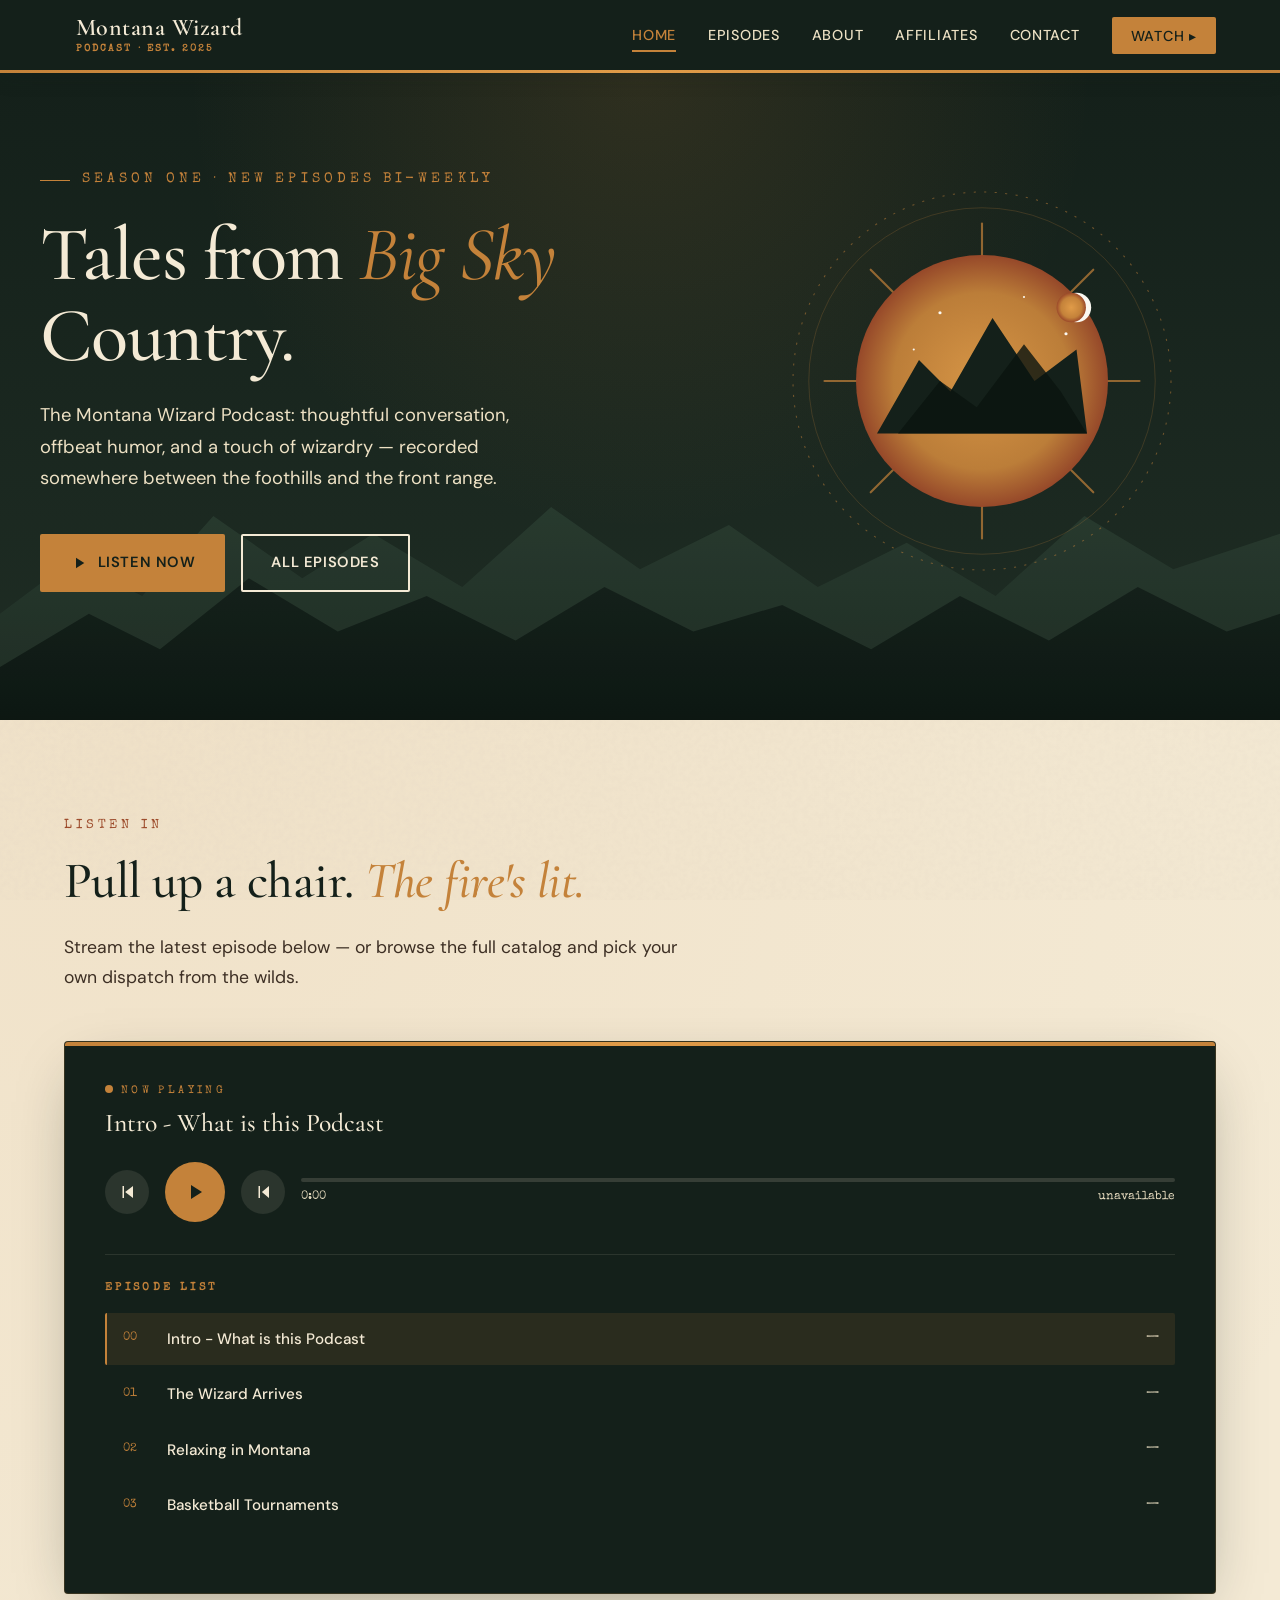
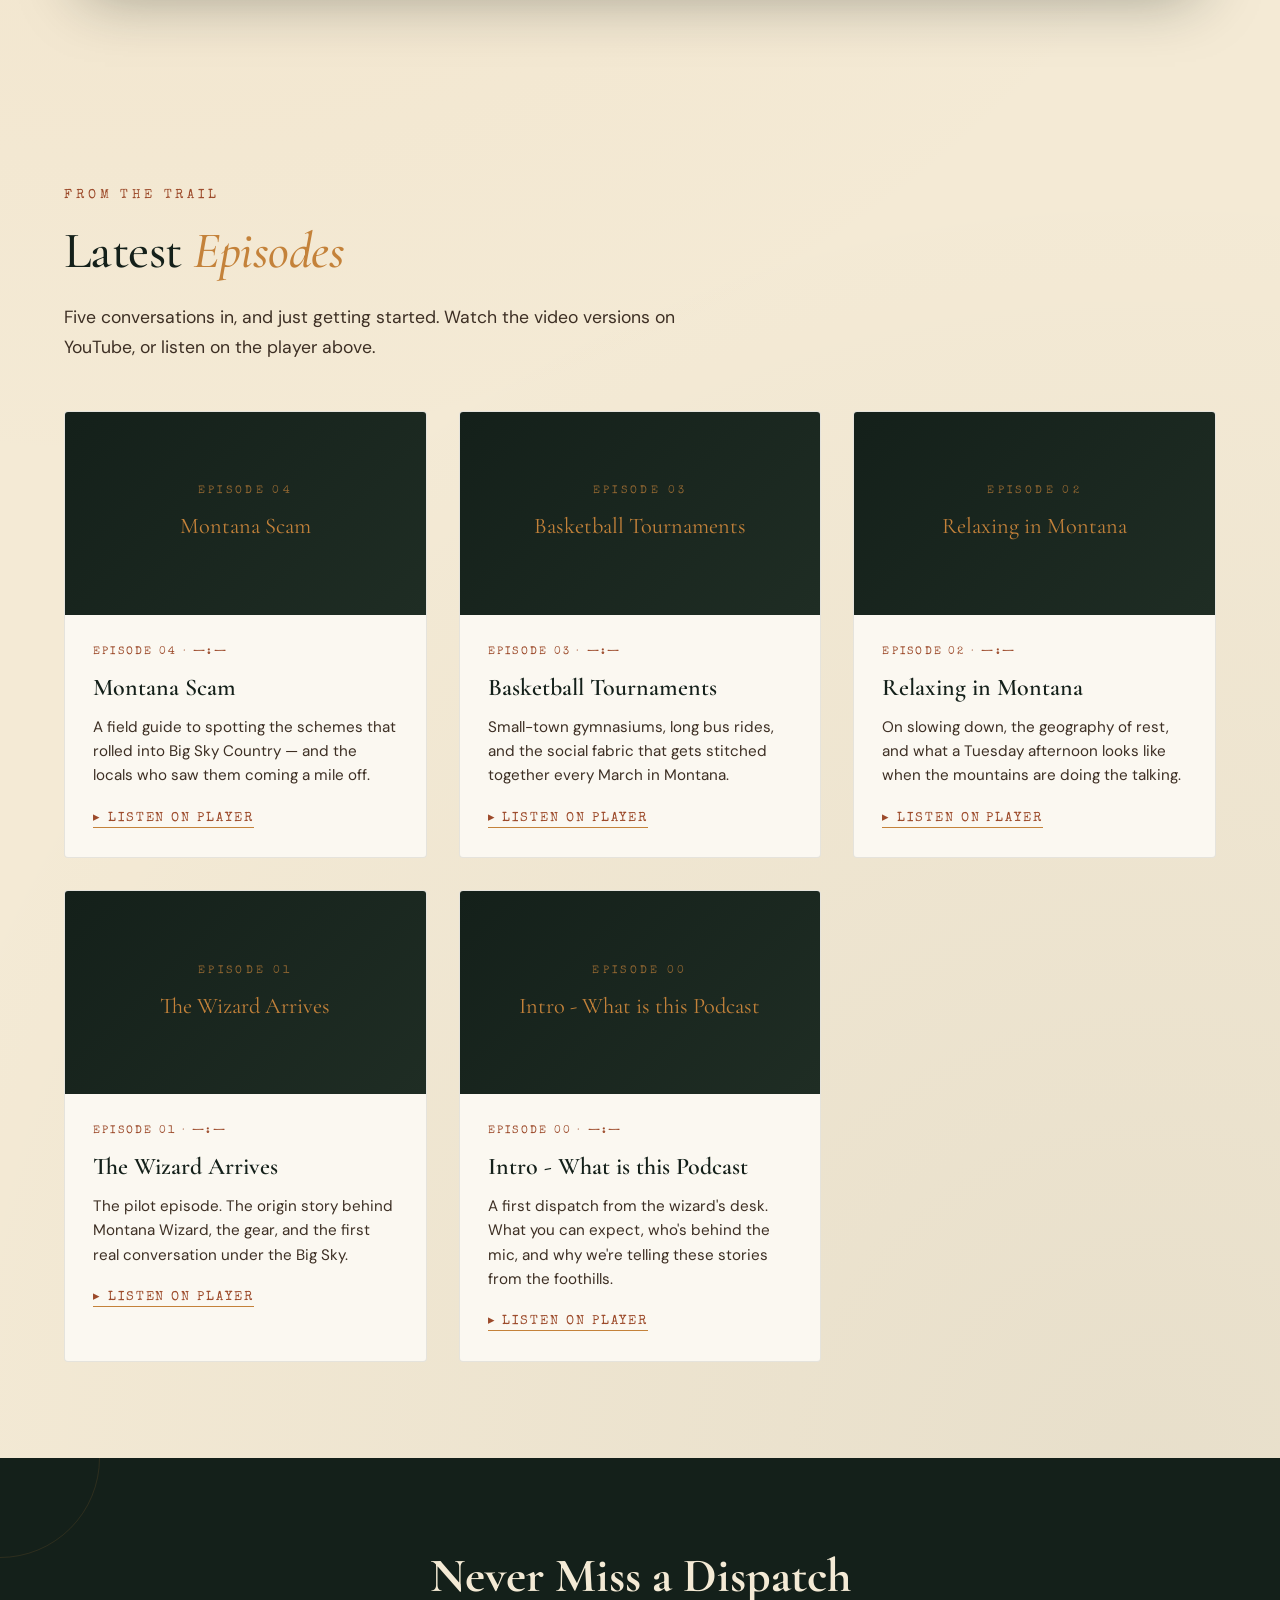
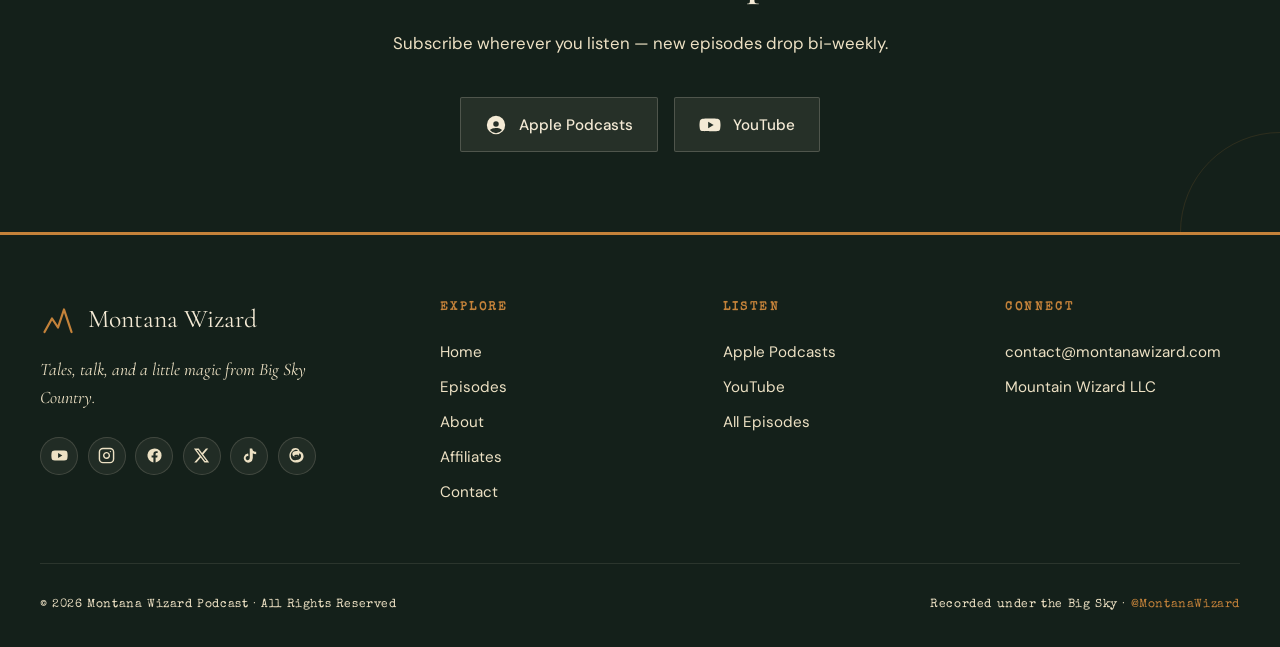
==== commit 71f0c023: "Add files via upload" ====
--- a/index.html
+++ b/index.html
@@ -3,6 +3,12 @@
 <head>
 <meta charset="UTF-8">
 <meta name="viewport" content="width=device-width, initial-scale=1.0">
+<link rel="icon" type="image/png" sizes="32x32" href="images/favicon-32.png">
+<link rel="icon" type="image/png" sizes="192x192" href="images/logo.png">
+<link rel="icon" type="image/png" sizes="512x512" href="images/logo.png">
+<link rel="shortcut icon" href="favicon.ico">
+<link rel="apple-touch-icon" href="images/logo.png">
+<meta name="theme-color" content="#14201a">
 <title>Montana Wizard Podcast — Tales from Big Sky Country</title>
 <meta name="description" content="The Montana Wizard Podcast explores stories, ideas, and conversations from the wilds of Montana and beyond. Thoughtful talk, offbeat humor, and a touch of wizardry.">
 <meta name="keywords" content="Montana podcast, Big Sky podcast, Montana stories, Montana Wizard, rural podcast, Western podcast">
--- a/css/styles.css
+++ b/css/styles.css
@@ -875,6 +875,38 @@
   line-height: 1.6;
 }
 
+.social-row {
+  display: flex;
+  flex-wrap: wrap;
+  gap: 0.6rem;
+  margin-top: 1.5rem;
+}
+
+.social-link {
+  width: 38px;
+  height: 38px;
+  border-radius: 50%;
+  display: grid;
+  place-items: center;
+  background: rgba(244, 234, 213, 0.06);
+  color: var(--color-parchment-warm);
+  border: 1px solid rgba(244, 234, 213, 0.15);
+  transition: all 0.25s ease;
+}
+
+.social-link svg {
+  width: 17px;
+  height: 17px;
+}
+
+.social-link:hover {
+  background: var(--color-amber);
+  color: var(--color-pine-deep);
+  border-color: var(--color-amber);
+  transform: translateY(-2px);
+  box-shadow: 0 4px 12px rgba(196, 130, 58, 0.3);
+}
+
 .footer-col h4 {
   font-family: var(--font-mono);
   font-size: 0.75rem;
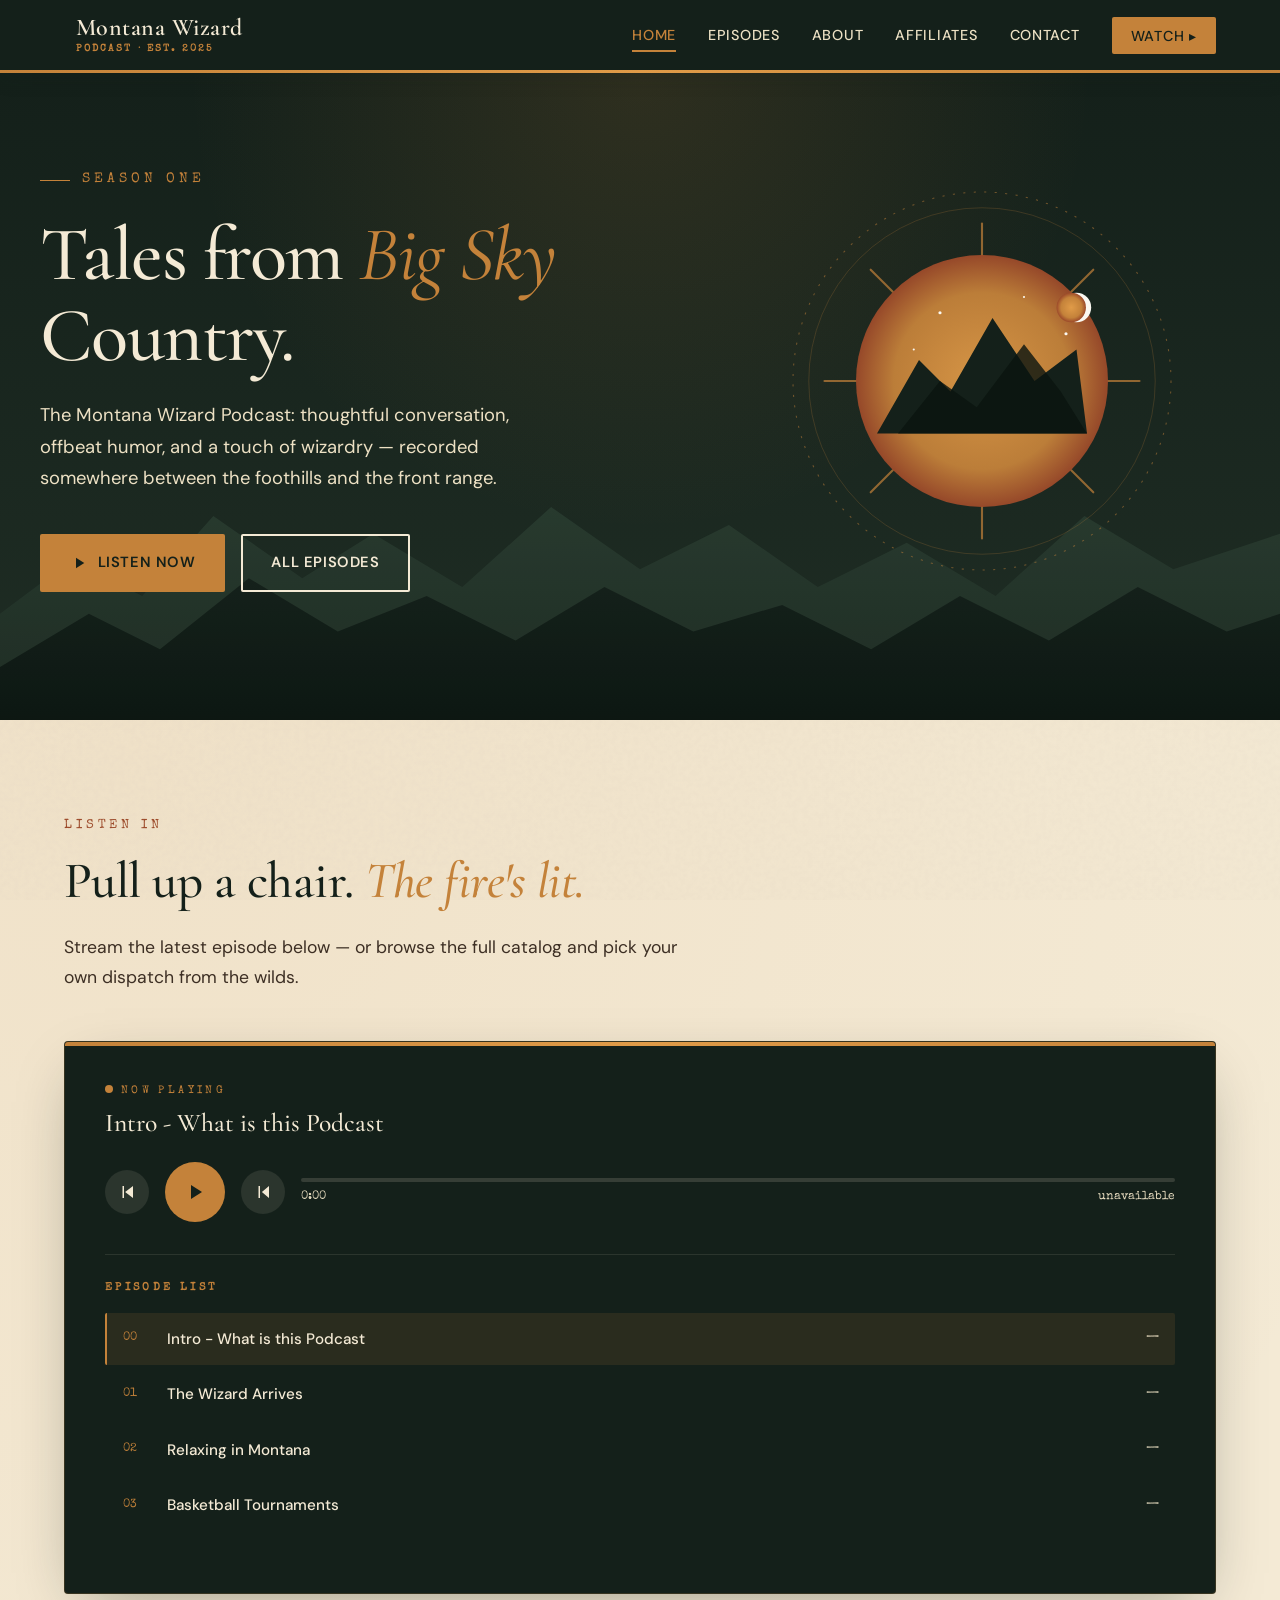
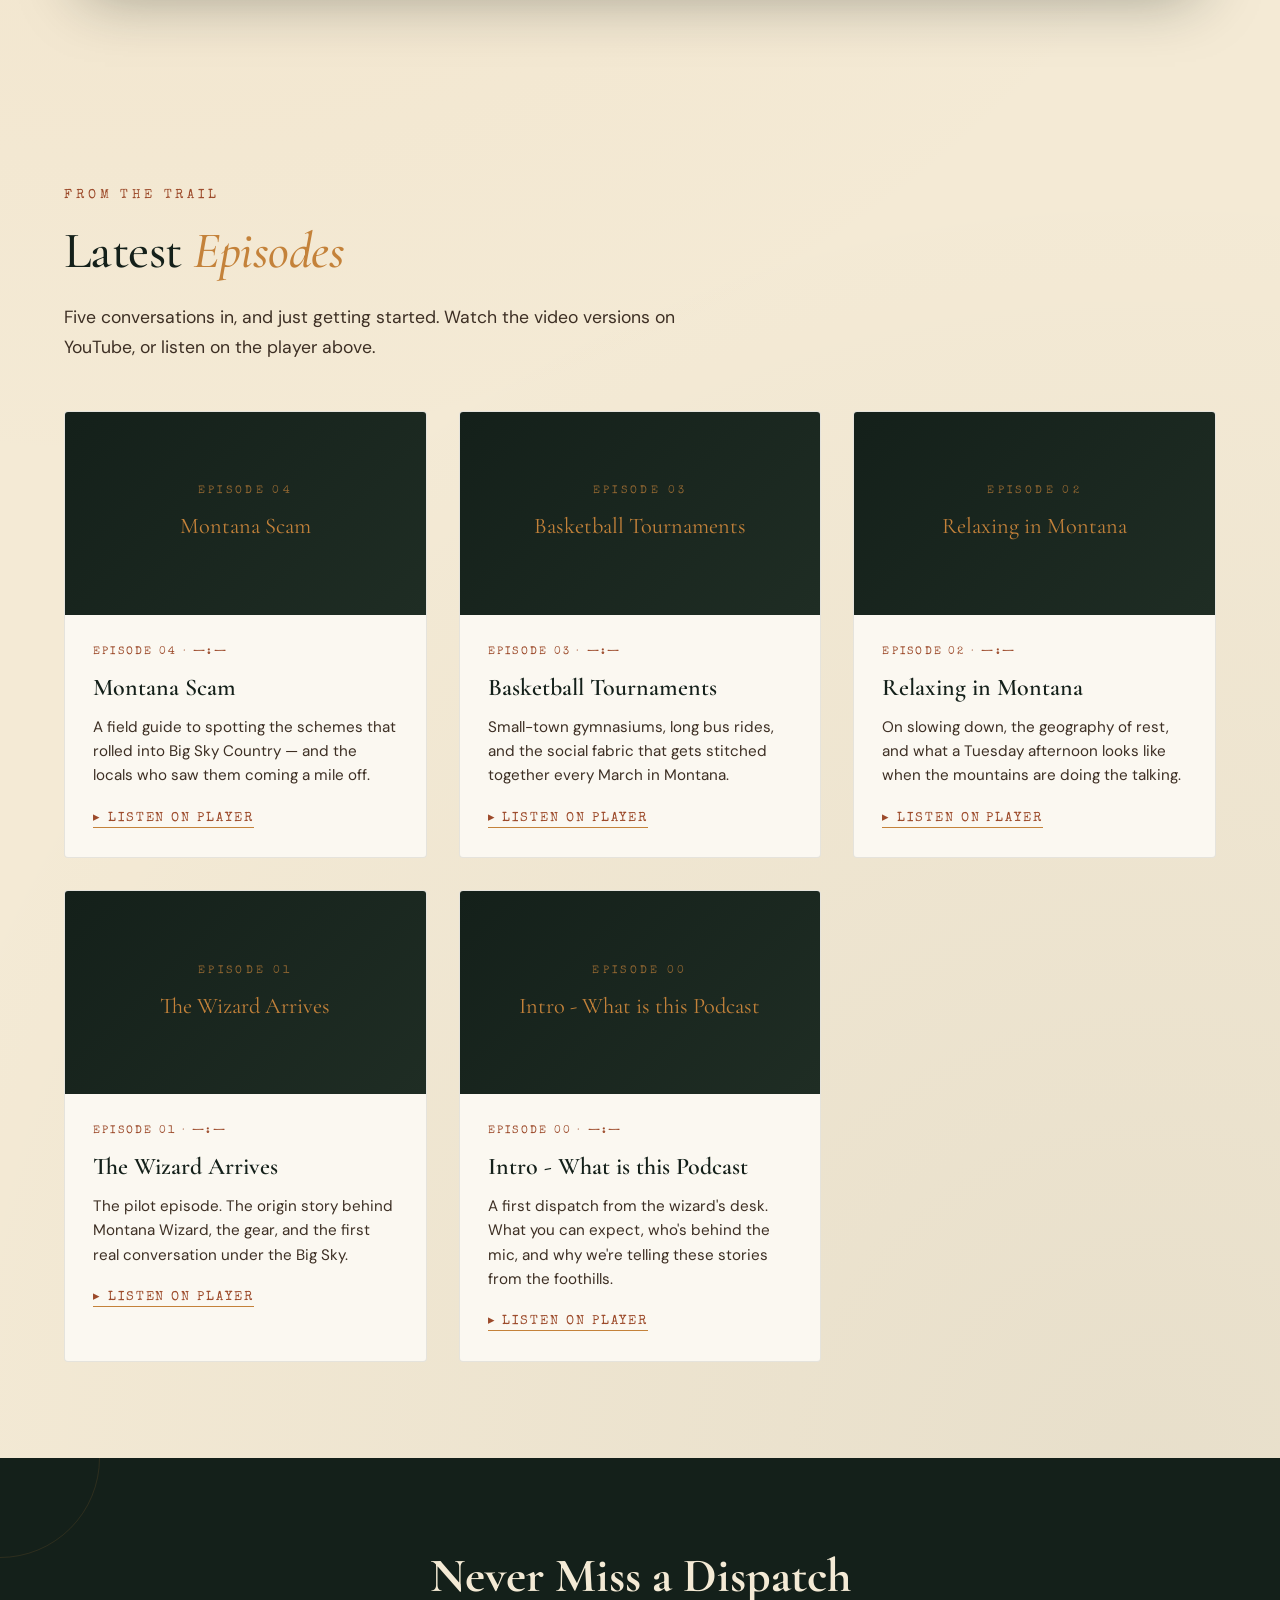
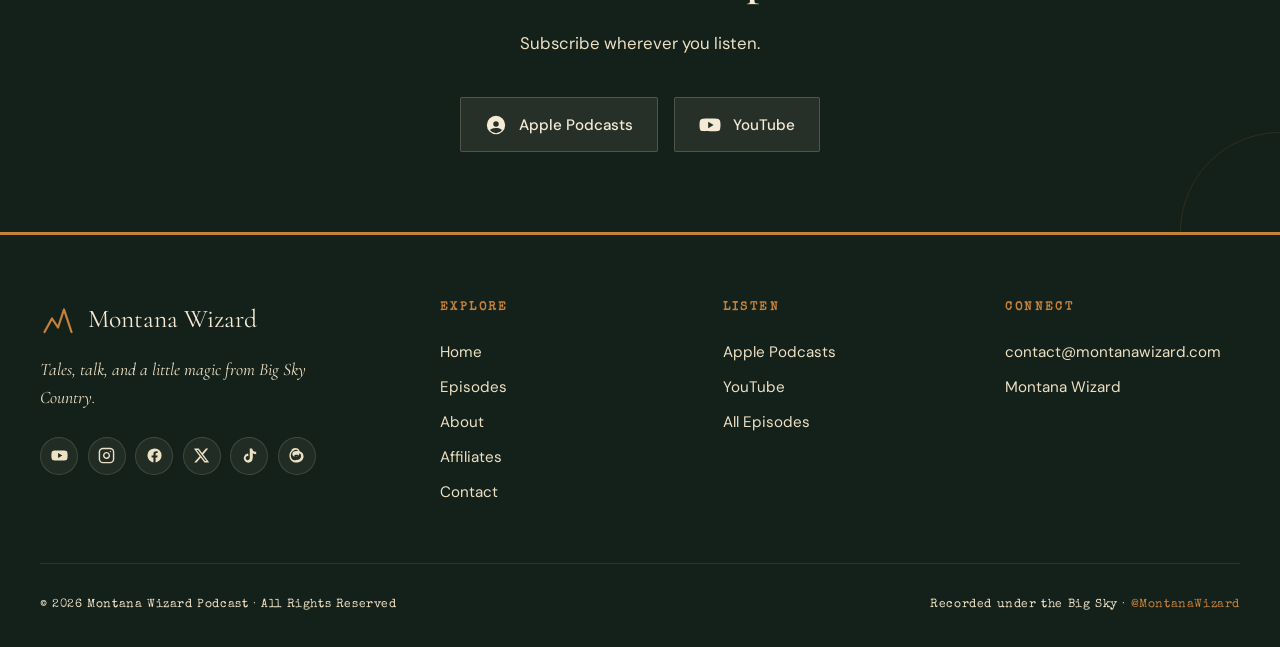
==== commit 284e2a36: "Update podcast subscription details in index.html" ====
--- a/index.html
+++ b/index.html
@@ -51,7 +51,7 @@
   <section class="hero">
     <div class="hero-container">
       <div>
-        <div class="hero-eyebrow fade-up fade-up-1">Season One · New Episodes Bi-Weekly</div>
+        <div class="hero-eyebrow fade-up fade-up-1">Season One</div>
         <h1 class="fade-up fade-up-2">Tales from <em>Big Sky</em> Country.</h1>
         <p class="hero-tagline fade-up fade-up-3">
           The Montana Wizard Podcast: thoughtful conversation, offbeat humor,
@@ -116,7 +116,7 @@
   <section class="subscribe-strip">
     <div class="subscribe-inner">
       <h2>Never Miss a Dispatch</h2>
-      <p>Subscribe wherever you listen — new episodes drop bi-weekly.</p>
+      <p>Subscribe wherever you listen.</p>
       <div class="platforms">
         <a href="https://podcasts.apple.com/us/podcast/montana-wizard-podcast/id1858617765" class="platform-btn" target="_blank" rel="noopener">
           <svg viewBox="0 0 24 24" fill="currentColor"><path d="M12 2a10 10 0 1 0 10 10A10 10 0 0 0 12 2zm0 6a3 3 0 1 1-3 3 3 3 0 0 1 3-3zm0 13a8 8 0 0 1-6.4-3.2c0-1.7 4.3-2.6 6.4-2.6s6.4.9 6.4 2.6A8 8 0 0 1 12 21z"/></svg>
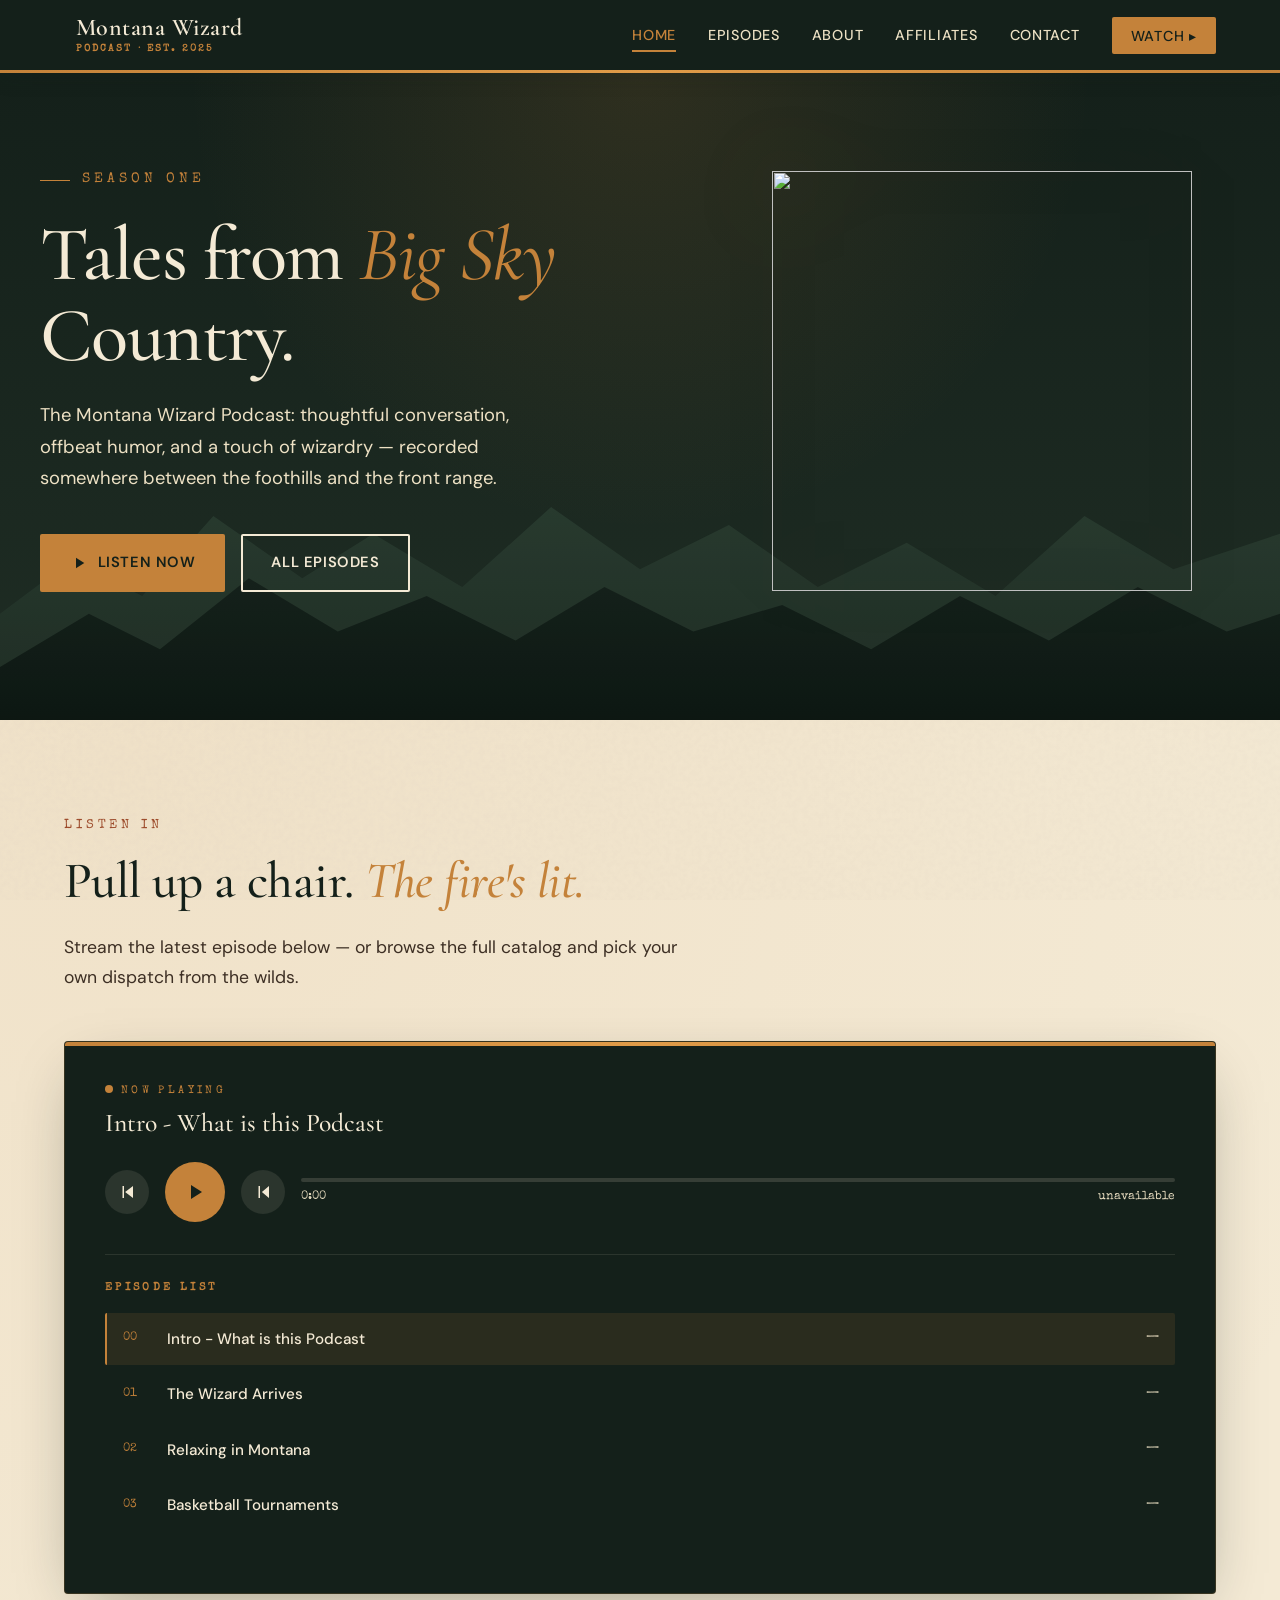
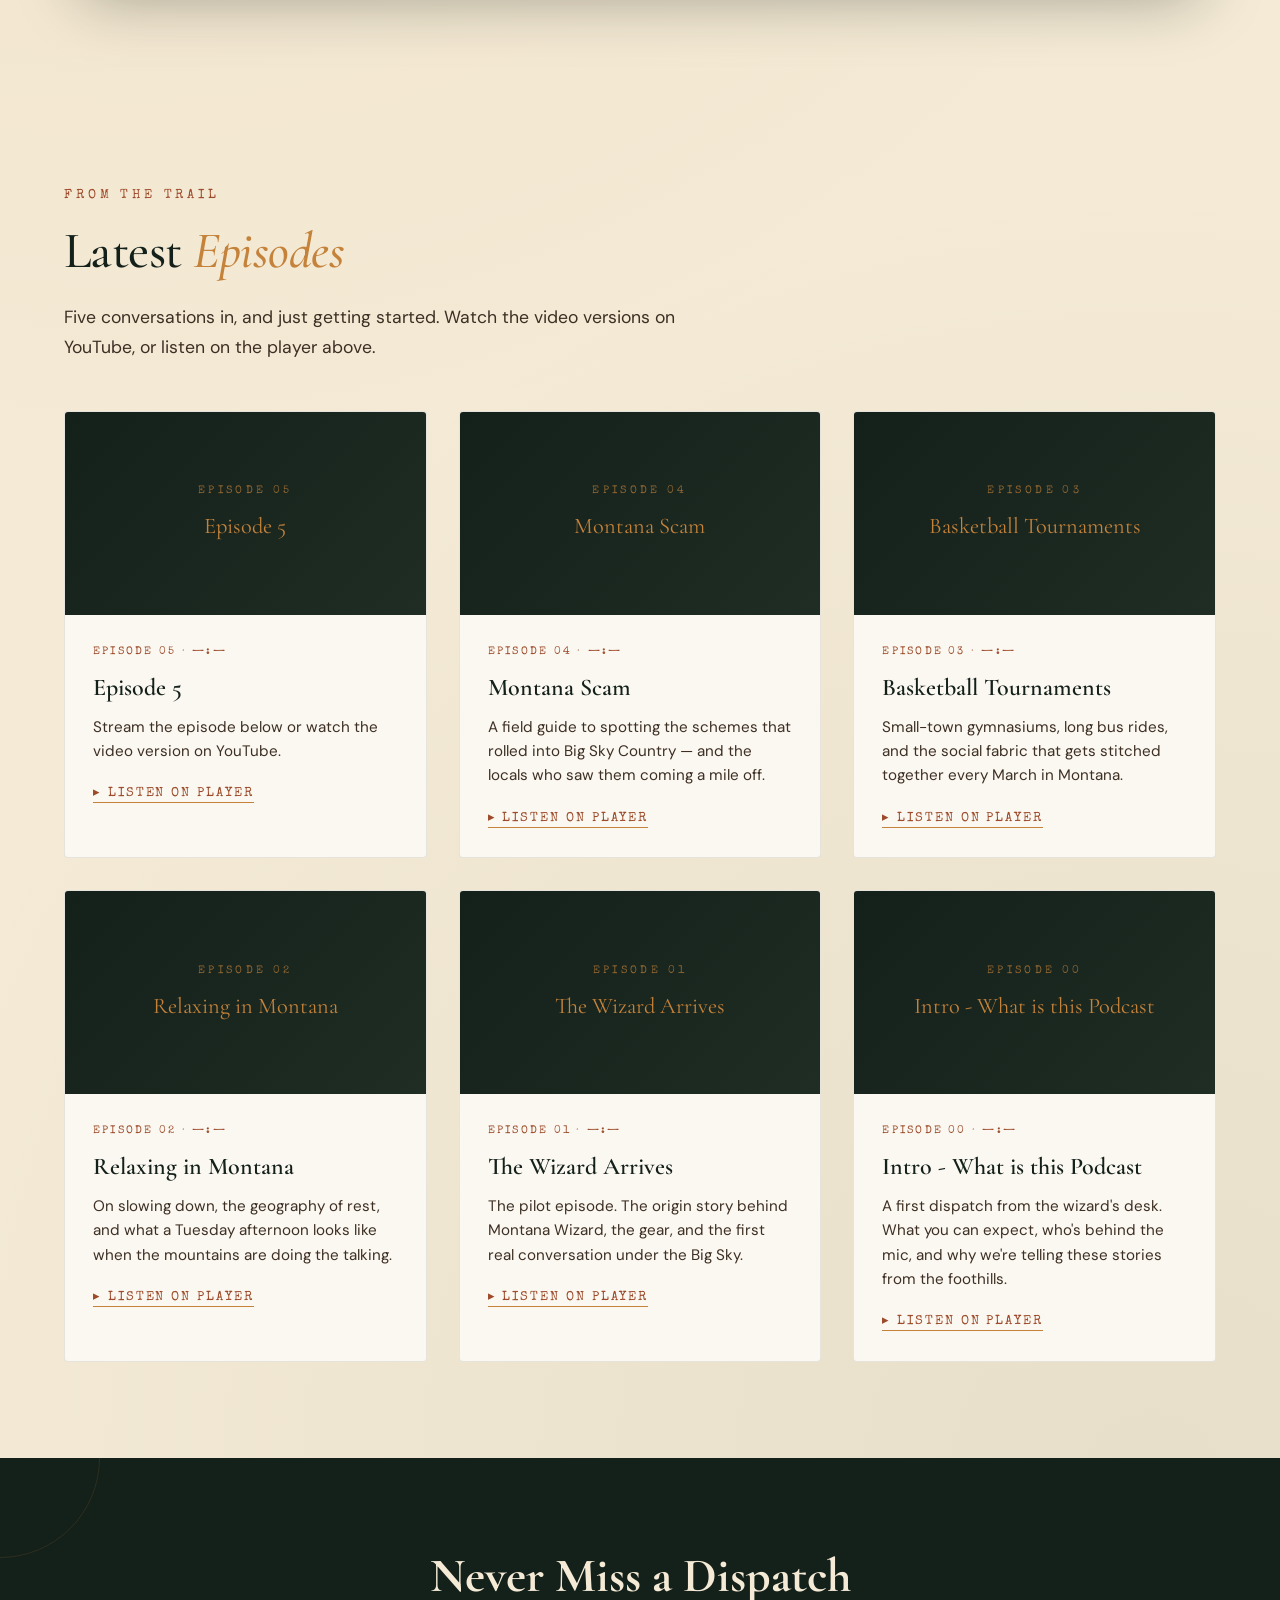
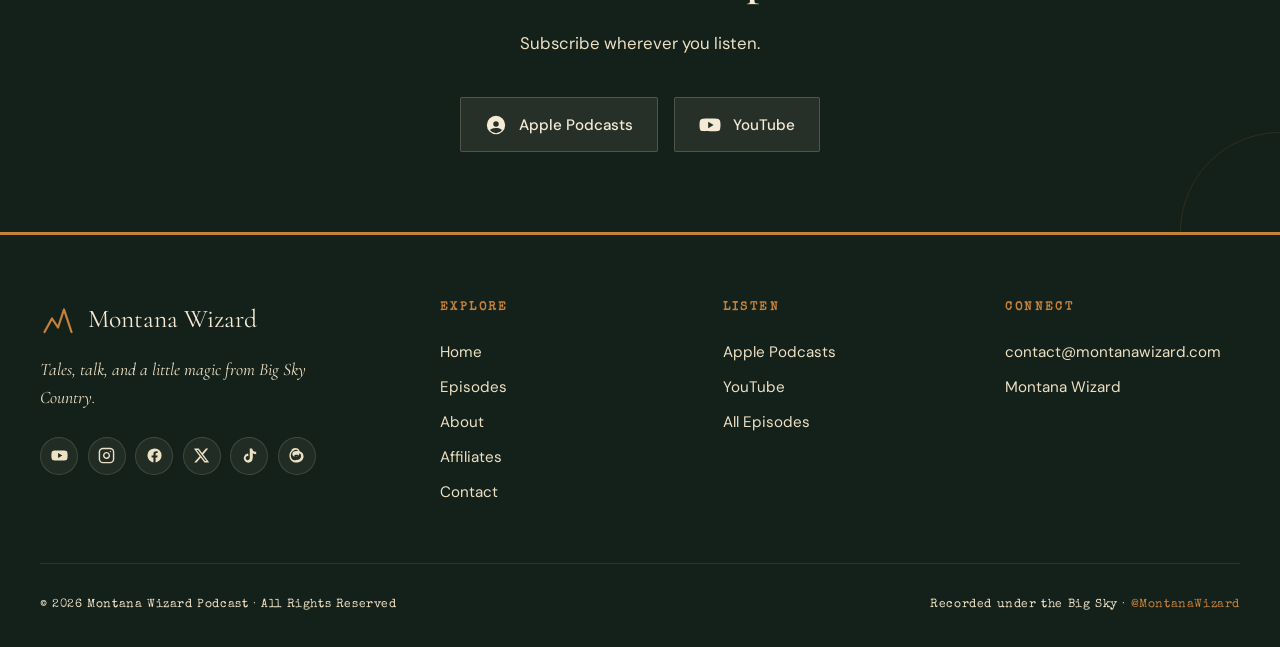
==== commit 896be5d0: "Updated Look and Added Episode 5" ====
--- a/index.html
+++ b/index.html
@@ -68,7 +68,7 @@
       </div>
 
       <div class="hero-emblem fade-up fade-up-3" aria-hidden="true">
-        <img src="images/emblem.svg" alt="" class="hero-emblem-svg">
+        <img src="images/hat.png" alt="" class="hero-emblem-svg">
       </div>
     </div>
 
--- a/css/styles.css
+++ b/css/styles.css
@@ -334,7 +334,12 @@
   width: 100%;
 }
 
-.hero-emblem-svg { width: 100%; height: 100%; }
+.hero-emblem-svg {
+  width: 100%;
+  height: 100%;
+  object-fit: contain;
+  filter: drop-shadow(0 0 40px rgba(224, 155, 72, 0.25));
+}
 
 @media (max-width: 820px) {
   .hero-container { grid-template-columns: 1fr; gap: 2rem; }
